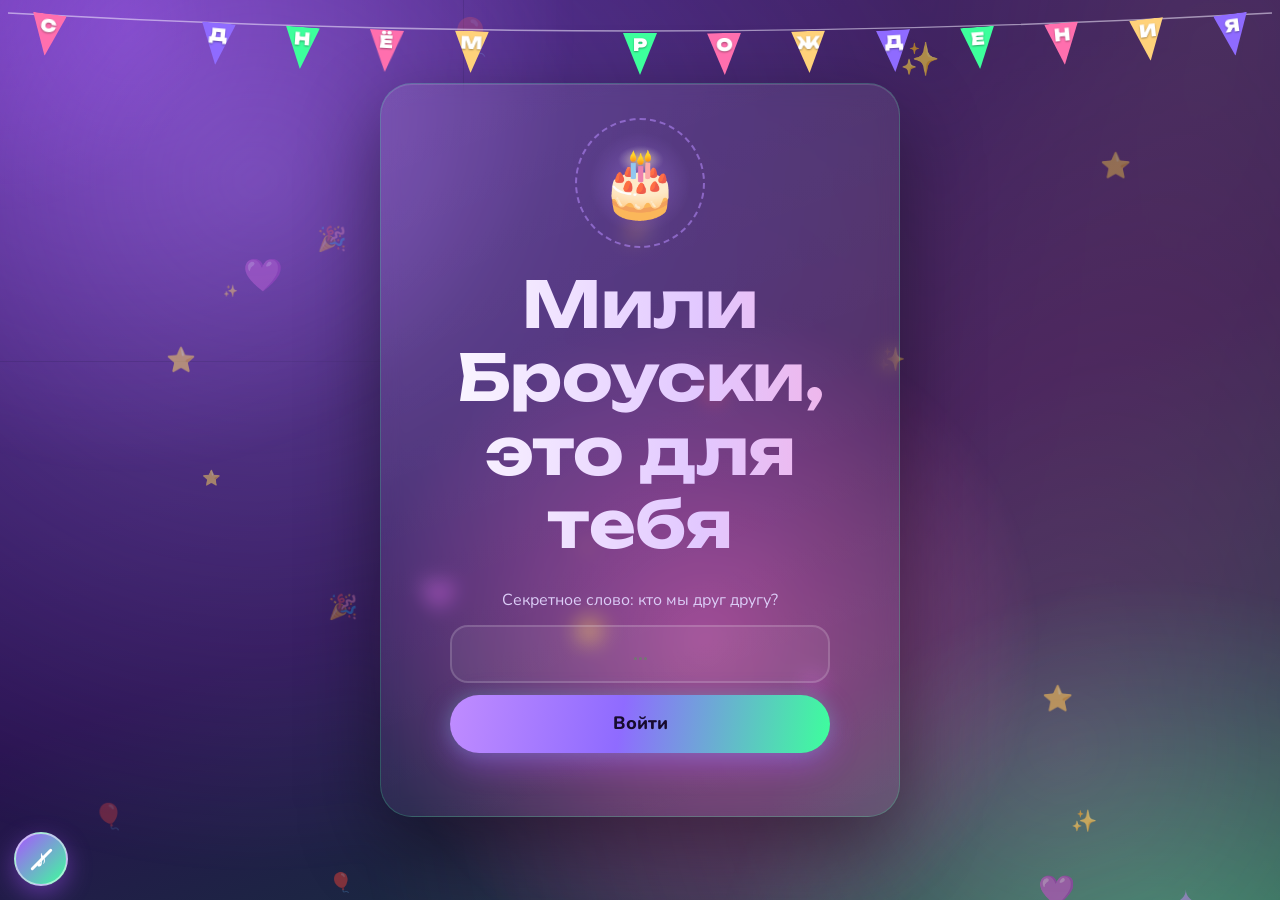
==== index.html @ f9e352d7 "Сайт-поздравление: 6 страниц, музыка, анимации Co-Authored-By: Claude Opus 5.5 <noreply@anthropic.co" ====
<!DOCTYPE html>
<html lang="ru">
<head>
  <meta charset="utf-8">
  <meta name="viewport" content="width=device-width, initial-scale=1, viewport-fit=cover">
  <meta name="robots" content="noindex, nofollow">
  <meta name="theme-color" content="#0e0a16">
  <title>Мили Броуски, это для тебя 🎂</title>
  <link rel="icon" href="data:image/svg+xml,<svg xmlns='http://www.w3.org/2000/svg' viewBox='0 0 100 100'><text y='.9em' font-size='90'>🎂</text></svg>">
  <link rel="preconnect" href="https://fonts.googleapis.com">
  <link rel="preconnect" href="https://fonts.gstatic.com" crossorigin>
  <link rel="stylesheet" href="https://fonts.googleapis.com/css2?family=Unbounded:wght@500;700;900&family=Nunito:wght@400;600;700;800&family=Lora:ital,wght@0,400;0,600;1,400;1,600&display=swap">
  <link rel="stylesheet" href="css/style.css?v=8">
</head>
<body class="theme-cover" data-banner="С ДНЁМ РОЖДЕНИЯ" data-decor="✨,🎈,💜,⭐,🎉,✦">
  <main class="cover">
    <div class="glass">
      <div class="gate-wrap">
        <div class="cake-wrap"><div class="cake" aria-hidden="true">🎂</div></div>
        <h1 class="shine">Мили Броуски, это для тебя</h1>
        <form id="gate" class="gate" autocomplete="off">
          <label for="word">Секретное слово: кто мы друг другу?</label>
          <input id="word" name="word" type="text" inputmode="text" autocapitalize="off" autocorrect="off" spellcheck="false" placeholder="…" enterkeyhint="go" required>
          <button class="btn" type="submit">Войти</button>
          <div class="err" aria-live="polite"></div>
        </form>
      </div>

      <div class="welcome">
        <span class="age" aria-hidden="true">21</span>
        <h1 class="big shine">С днём рождения, Лапка!</h1>
        <p>21 — это уже серьёзно (нет)</p>
        <a class="btn" href="valorant.html" data-ds="щас, сначала кое-что покажу 👀">пошли в дс? 🎮</a>
      </div>
    </div>
  </main>
  <script src="js/main.js?v=15"></script>
</body>
</html>
---- css/style.css ----
/* ============ База ============ */
*, *::before, *::after { box-sizing: border-box; }
html { -webkit-text-size-adjust: 100%; scroll-behavior: smooth; }
body {
  margin: 0;
  min-height: 100vh;
  min-height: 100svh;
  background-color: var(--bg);
  color: var(--fg);
  font-family: "Nunito", system-ui, -apple-system, "Segoe UI", Roboto, sans-serif;
  font-size: 17px;
  line-height: 1.55;
  -webkit-tap-highlight-color: transparent;
  overflow-x: hidden;
}
img, video { display: block; max-width: 100%; height: auto; }
figure { margin: 0; }
h1, h2, h3 {
  font-family: "Unbounded", system-ui, sans-serif;
  line-height: 1.15;
  margin: 0 0 .5em;
  letter-spacing: -.01em;
  overflow-wrap: anywhere;
}
h1 { font-size: clamp(30px, 8.5vw, 64px); }
h2 { font-size: clamp(22px, 6.2vw, 40px); }
h3 { font-size: clamp(18px, 5vw, 24px); }
p { margin: 0 0 1em; }
a { color: inherit; }

.page {
  position: relative; z-index: 1;
  max-width: 1080px;
  margin: 0 auto;
  padding: calc(78px + env(safe-area-inset-top)) 14px calc(40px + env(safe-area-inset-bottom));
}
@media (min-width: 600px) { .page { padding-left: 28px; padding-right: 28px; } }
section { margin: 0 0 64px; }
.prose { max-width: 700px; }
.prose.center, .center .prose { margin-left: auto; margin-right: auto; }
.center { text-align: center; }
.muted { color: var(--muted, inherit); opacity: .9; }
.small { font-size: 14px; }

/* Сетка в две колонки на широких экранах */
@media (min-width: 860px) {
  .grid2 { display: grid; grid-template-columns: 1fr 1fr; gap: 34px 28px; align-items: start; }
  .grid2 > :last-child:nth-child(odd) { grid-column: 1 / -1; max-width: 640px; width: 100%; justify-self: center; }
}

/* Переливающийся текст */
.shine {
  background: var(--shine);
  background-size: 250% 100%;
  -webkit-background-clip: text; background-clip: text;
  color: transparent;
  animation: shine 7s linear infinite;
}

/* ============ Плавающие украшения на фоне ============ */
.decor { position: fixed; inset: 0; z-index: 0; overflow: hidden; pointer-events: none; }
.decor span {
  position: absolute; line-height: 1;
  color: var(--decor, var(--accent));
  opacity: var(--o, .4);
  animation: floaty ease-in-out infinite alternate;
  will-change: transform;
}

/* ============ Бегущая строка ============ */
.ticker {
  position: relative; z-index: 1;
  width: 100vw; margin: 0 0 56px calc(50% - 50vw);
  overflow: hidden; white-space: nowrap;
  padding: 12px 0;
  background: var(--ticker-bg, var(--accent));
  color: var(--ticker-fg, var(--on-accent));
  font: 900 15px/1 "Unbounded", sans-serif; letter-spacing: .08em; text-transform: uppercase;
  transform: rotate(var(--tilt, -1.5deg));
}
.ticker-track { display: inline-flex; animation: marquee var(--speed, 26s) linear infinite; }
.ticker-track span { padding-right: .6em; }

/* ============ Верхняя панель ============ */
.topbar {
  position: fixed; inset: 0 0 auto; z-index: 50;
  display: flex; align-items: center; gap: 14px;
  padding: calc(10px + env(safe-area-inset-top)) 16px 10px;
  background: var(--bar);
  -webkit-backdrop-filter: blur(12px);
  backdrop-filter: blur(12px);
}
.topbar .back {
  display: grid; place-items: center;
  width: 44px; height: 44px; border-radius: 50%;
  text-decoration: none; font-size: 22px; font-weight: 800;
  background: rgba(127, 127, 127, .15);
}
.dots { display: flex; gap: 8px; list-style: none; margin: 0 auto; padding: 0; }
.dots li { width: 9px; height: 9px; border-radius: 50%; background: currentColor; opacity: .22; transition: .3s; }
.dots li.done { opacity: .6; }
.dots li.now { opacity: 1; width: 26px; border-radius: 6px; background: var(--accent); box-shadow: 0 0 12px var(--glow); }
.topbar .count { width: 44px; text-align: right; font-weight: 800; font-size: 14px; opacity: .7; }

/* ============ Кнопки ============ */
.btn {
  position: relative; overflow: hidden;
  display: inline-flex; align-items: center; justify-content: center; gap: .5em;
  min-height: 58px; padding: 14px 28px;
  border: 0; border-radius: 999px;
  background: var(--accent); color: var(--on-accent);
  font: 800 18px/1.15 "Nunito", system-ui, sans-serif;
  text-decoration: none; text-align: center; cursor: pointer;
  box-shadow: 0 10px 28px var(--glow);
  transition: transform .15s ease, box-shadow .2s ease;
}
.btn::after { /* пробегающий блик */
  content: ""; position: absolute; top: 0; bottom: 0; left: -60%; width: 40%;
  background: linear-gradient(100deg, transparent, rgba(255, 255, 255, .45), transparent);
  transform: skewX(-20deg);
  animation: glint 3.8s ease-in-out infinite;
}
.btn:active { transform: scale(.96); }
.btn:focus-visible { outline: 3px solid var(--fg); outline-offset: 3px; }
.next { display: flex; justify-content: center; padding: 16px 0 8px; }
.next .btn { width: 100%; max-width: 440px; }

/* ============ Появление при прокрутке ============ */
.reveal { opacity: 0; transform: translateY(26px); transition: opacity .8s ease var(--d, 0s), transform .8s ease var(--d, 0s); }
.reveal.in { opacity: 1; transform: none; }

/* ============ Видео и картинки ============ */
video { width: 100%; background: #000; }
.zoomable { cursor: zoom-in; }

.lightbox {
  position: fixed; inset: 0; z-index: 100;
  display: none; align-items: center; justify-content: center;
  padding: calc(16px + env(safe-area-inset-top)) 12px calc(16px + env(safe-area-inset-bottom));
  background: rgba(0, 0, 0, .93);
  cursor: zoom-out;
}
.lightbox.open { display: flex; animation: fade .25s ease; }
.lightbox img { max-width: 100%; max-height: 100%; object-fit: contain; border-radius: 8px; }
.lightbox .close {
  position: absolute; top: calc(12px + env(safe-area-inset-top)); right: 12px;
  width: 48px; height: 48px; border: 0; border-radius: 50%;
  background: rgba(255, 255, 255, .15); color: #fff; font-size: 24px; cursor: pointer;
}

/* ============ Тост ============ */
.toast {
  position: fixed; left: 50%; bottom: calc(28px + env(safe-area-inset-bottom)); z-index: 120;
  transform: translate(-50%, 30px); opacity: 0;
  max-width: calc(100% - 32px);
  padding: 14px 22px; border-radius: 16px;
  background: #1c1626; color: #fff; font-weight: 700; text-align: center;
  box-shadow: 0 12px 30px rgba(0, 0, 0, .35);
  transition: .3s ease; pointer-events: none;
}
.toast.show { transform: translate(-50%, 0); opacity: 1; }

.confetti { position: fixed; inset: 0; z-index: 110; pointer-events: none; }

/* ============ Анимации ============ */
@keyframes fade { from { opacity: 0; } }
@keyframes pop { 0% { opacity: 0; transform: scale(.85); } 70% { transform: scale(1.03); } 100% { opacity: 1; transform: none; } }
@keyframes bob { 50% { transform: translateY(-10px) rotate(-4deg); } }
@keyframes shake { 20%, 60% { transform: translateX(-10px); } 40%, 80% { transform: translateX(10px); } }
@keyframes drift { to { transform: translate(6%, 4%) scale(1.1); } }
@keyframes spin { to { transform: rotate(360deg); } }
@keyframes shine { to { background-position: -250% 0; } }
@keyframes marquee { to { transform: translateX(-50%); } }
@keyframes floaty { from { transform: translate(0, 0) rotate(-12deg); } to { transform: translate(14px, -28px) rotate(14deg); } }
@keyframes twinkle { 50% { opacity: .25; transform: scale(.7); } }
@keyframes glint { 0%, 55% { left: -60%; } 85%, 100% { left: 130%; } }
@keyframes wiggle {
  0%, 70%, 100% { transform: rotate(0); }
  75% { transform: rotate(-5deg); } 80% { transform: rotate(5deg); }
  85% { transform: rotate(-4deg); } 90% { transform: rotate(3deg); }
}
@keyframes glowpulse { 50% { filter: drop-shadow(0 0 18px var(--glow)); } }
@keyframes halo { 50% { transform: scale(1.12); opacity: .9; } }
@keyframes shoot {
  0% { transform: translate(0, 0) rotate(-35deg); opacity: 0; }
  5% { opacity: 1; }
  18%, 100% { transform: translate(-70vw, 45vh) rotate(-35deg); opacity: 0; }
}

/* =================================================================
   ОБЛОЖКА
   ================================================================= */
.theme-cover {
  --bg: #0e0a16; --fg: #f3ecff; --accent: #b88cff; --on-accent: #1a0f2b;
  --glow: rgba(184, 140, 255, .45); --bar: rgba(14, 10, 22, .7); --muted: #c7b8e0;
  --shine: linear-gradient(90deg, #fff 0%, #e2c8ff 25%, #ff9fd2 50%, #ffe39a 75%, #fff 100%);
}
.cover {
  position: relative; z-index: 1; isolation: isolate; overflow: hidden;
  min-height: 100vh; min-height: 100svh;
  display: grid; place-items: center;
  padding: 24px 16px calc(24px + env(safe-area-inset-bottom));
  text-align: center;
}
.cover::before {
  content: ""; position: absolute; inset: -25%; z-index: -1;
  background:
    radial-gradient(circle at 30% 30%, rgba(184, 140, 255, .38), transparent 42%),
    radial-gradient(circle at 72% 72%, rgba(255, 120, 200, .26), transparent 42%),
    radial-gradient(circle at 80% 20%, rgba(255, 210, 122, .14), transparent 35%);
  filter: blur(10px);
  animation: drift 10s ease-in-out infinite alternate;
}
.glass {
  width: min(100%, 520px);
  padding: 34px 22px 26px;
  border: 1px solid rgba(255, 255, 255, .12); border-radius: 32px;
  background: linear-gradient(160deg, rgba(255, 255, 255, .09), rgba(255, 255, 255, .03));
  -webkit-backdrop-filter: blur(10px); backdrop-filter: blur(10px);
  box-shadow: 0 30px 80px rgba(0, 0, 0, .45), inset 0 1px 0 rgba(255, 255, 255, .12);
}
.cake-wrap { position: relative; width: 130px; height: 130px; margin: 0 auto 20px; display: grid; place-items: center; }
.cake-wrap::before {
  content: ""; position: absolute; inset: 0; border-radius: 50%;
  border: 2px dashed rgba(184, 140, 255, .55);
  animation: spin 20s linear infinite;
}
.cake-wrap::after {
  content: ""; position: absolute; inset: 14px; border-radius: 50%;
  background: radial-gradient(circle, rgba(184, 140, 255, .35), transparent 70%);
}
.cake { position: relative; z-index: 1; font-size: 66px; line-height: 1; animation: bob 3s ease-in-out infinite; }
.cover h1 { margin-bottom: .3em; }
.gate { display: flex; flex-direction: column; gap: 12px; width: min(100%, 380px); margin: 26px auto 0; }
.gate label { color: var(--muted); font-size: 16px; }
.gate input {
  min-height: 58px; padding: 0 16px;
  border: 2px solid rgba(255, 255, 255, .16); border-radius: 18px;
  background: rgba(255, 255, 255, .06); color: inherit;
  font: 700 20px "Nunito", sans-serif; text-align: center; outline: none;
  transition: border-color .2s, box-shadow .2s;
}
.gate input:focus { border-color: var(--accent); box-shadow: 0 0 0 5px rgba(184, 140, 255, .18); }
.gate .err { min-height: 1.5em; color: #ff9db8; font-weight: 700; }
.shake { animation: shake .4s; }
.welcome { display: none; }
.unlocked .gate-wrap { display: none; }
.unlocked .welcome { display: block; animation: pop .7s ease both; }
.welcome .big { font-size: clamp(30px, 9vw, 60px); }
.welcome p { font-size: 19px; color: var(--muted); margin-bottom: 30px; }

/* =================================================================
   1 — ВАЛОРАНТ
   ================================================================= */
.theme-valo {
  --bg: #06080a; --fg: #e9fff2; --accent: #3dff8f; --on-accent: #03140a;
  --glow: rgba(61, 255, 143, .38); --bar: rgba(6, 8, 10, .78); --muted: #93bba4;
  --cut: polygon(0 0, calc(100% - 16px) 0, 100% 16px, 100% 100%, 16px 100%, 0 calc(100% - 16px));
  --shine: linear-gradient(90deg, #ffffff 0%, #3dff8f 30%, #b6ffd6 55%, #3dff8f 80%, #ffffff 100%);
  --decor: #3dff8f;
}
body.theme-valo {
  background-image:
    radial-gradient(ellipse at 50% -10%, rgba(61, 255, 143, .16), transparent 55%),
    linear-gradient(rgba(61, 255, 143, .05) 1px, transparent 1px),
    linear-gradient(90deg, rgba(61, 255, 143, .05) 1px, transparent 1px);
  background-size: 100% 900px, 34px 34px, 34px 34px;
  background-repeat: no-repeat, repeat, repeat;
}
body.theme-valo::after { /* лёгкие «сканлайны» как на мониторе */
  content: ""; position: fixed; inset: 0; z-index: 2; pointer-events: none;
  background: repeating-linear-gradient(to bottom, rgba(255, 255, 255, .025) 0 1px, transparent 1px 3px);
}
.kicker {
  display: inline-block; margin-bottom: 14px;
  font: 700 12px/1 "Unbounded", sans-serif; letter-spacing: .25em; text-transform: uppercase;
  color: var(--accent);
}
.theme-valo h1 { text-transform: uppercase; animation: shine 7s linear infinite, glowpulse 3s ease-in-out infinite; }
.valo-hero { position: relative; padding: 22px 0 0; }
.valo-hero::before { /* прицел */
  content: ""; position: absolute; right: 4px; top: 0; width: 64px; height: 64px;
  border: 2px solid rgba(61, 255, 143, .5); border-radius: 50%;
  background:
    linear-gradient(var(--accent), var(--accent)) center / 2px 40% no-repeat,
    linear-gradient(var(--accent), var(--accent)) center / 40% 2px no-repeat;
  opacity: .55; animation: spin 14s linear infinite;
}
.stats { display: grid; grid-template-columns: repeat(3, 1fr); gap: 8px; margin-top: 22px; max-width: 640px; }
.stat {
  padding: 12px 10px;
  border: 1px solid rgba(61, 255, 143, .32);
  background: linear-gradient(160deg, rgba(61, 255, 143, .12), rgba(61, 255, 143, .03));
  clip-path: var(--cut);
}
.stat span { display: block; font-size: 11px; letter-spacing: .12em; text-transform: uppercase; opacity: .7; }
.stat b { display: block; margin-top: 4px; font: 700 14px/1.2 "Unbounded", sans-serif; color: var(--accent); }
.theme-valo .ticker { --ticker-bg: var(--accent); --ticker-fg: var(--on-accent); box-shadow: 0 0 30px var(--glow); }
.theme-valo .ticker.alt { --ticker-bg: #ff4d6d; --ticker-fg: #fff; --tilt: 1.5deg; box-shadow: 0 0 30px rgba(255, 77, 109, .4); }
.clip { margin: 0 0 40px; }
.frame { position: relative; padding: 7px; }
.frame::before, .frame::after {
  content: ""; position: absolute; width: 26px; height: 26px; pointer-events: none;
  border: 3px solid var(--accent); filter: drop-shadow(0 0 6px var(--glow));
}
.frame::before { top: 0; left: 0; border-right: 0; border-bottom: 0; }
.frame::after { right: 0; bottom: 0; border-left: 0; border-top: 0; }
.clip video, .clip img { width: 100%; clip-path: var(--cut); background: #000; }
.clip-tag {
  display: inline-block; margin: 0 0 12px 4px; padding: 6px 14px;
  font: 900 clamp(16px, 5vw, 22px)/1.1 "Unbounded", sans-serif; text-transform: uppercase;
  background: var(--accent); color: var(--on-accent);
  transform: skewX(-10deg);
  box-shadow: 0 0 22px var(--glow);
}
.clip figcaption { margin-top: 10px; padding-left: 4px; color: var(--muted); }
.warning {
  position: relative; max-width: 760px; margin: 0 auto;
  padding: 24px 22px;
  border: 2px solid #ff4d6d; background: linear-gradient(160deg, rgba(255, 77, 109, .14), rgba(255, 77, 109, .04));
  clip-path: var(--cut);
}
.warning h2 { color: #ff6b85; font-size: clamp(18px, 5.4vw, 28px); text-transform: uppercase; }
.warning p:last-child { margin: 0; }

/* =================================================================
   2 — МЕМЫ
   ================================================================= */
.theme-memes {
  --bg: #fff4d9; --fg: #1d1a16; --accent: #ff3d7f; --on-accent: #fff;
  --glow: rgba(255, 61, 127, .35); --bar: rgba(255, 244, 217, .86); --muted: #5d554b;
}
body.theme-memes {
  background-image:
    radial-gradient(circle at 10% 20%, rgba(255, 61, 127, .14), transparent 30%),
    radial-gradient(circle at 90% 60%, rgba(70, 200, 255, .14), transparent 30%),
    radial-gradient(rgba(29, 26, 22, .09) 1.5px, transparent 1.5px);
  background-size: 100% 100%, 100% 100%, 22px 22px;
  background-attachment: fixed, fixed, scroll;
}
.theme-memes h1 mark, .theme-memes h2 mark {
  background: var(--accent); color: #fff; padding: 0 .18em; border-radius: 8px;
  -webkit-box-decoration-break: clone; box-decoration-break: clone;
}
.theme-memes h1 { font-size: clamp(32px, 9vw, 70px); }
.theme-memes .btn { border: 3px solid var(--fg); box-shadow: 5px 5px 0 var(--fg); }
.theme-memes .ticker { --ticker-bg: var(--fg); --ticker-fg: #ffd23f; border-top: 3px solid var(--fg); border-bottom: 3px solid var(--fg); }
.theme-memes .ticker.alt { --ticker-bg: #ffd23f; --ticker-fg: var(--fg); --tilt: 2deg; }
.sticker {
  position: relative;
  margin: 0 0 40px; padding: 10px;
  background: #fff; border: 3px solid var(--fg); border-radius: 18px;
  box-shadow: 6px 6px 0 var(--fg);
  transform: rotate(var(--r, 0deg));
}
.sticker::before { /* скотч */
  content: ""; position: absolute; top: -16px; left: 50%; z-index: 2;
  width: 96px; height: 28px; margin-left: -48px;
  background: rgba(255, 214, 102, .82);
  border-left: 2px dashed rgba(0, 0, 0, .08); border-right: 2px dashed rgba(0, 0, 0, .08);
  transform: rotate(-4deg);
}
.sticker[data-emoji]::after { /* эмодзи-наклейка в углу */
  content: attr(data-emoji); position: absolute; top: -20px; right: -10px; z-index: 2;
  font-size: 46px; line-height: 1; transform: rotate(14deg);
  filter: drop-shadow(2px 3px 0 rgba(0, 0, 0, .25));
}
.sticker.reveal { transform: translateY(26px) rotate(var(--r, 0deg)); }
.sticker.reveal.in { transform: rotate(var(--r, 0deg)); }
.sticker img { width: 100%; border-radius: 10px; }
.sticker figcaption { padding: 12px 6px 4px; font-weight: 800; font-size: 18px; line-height: 1.35; }
.sticker figcaption small { display: block; margin-top: 4px; font-weight: 600; font-size: 15px; color: var(--muted); }
.sticker.narrow { max-width: 420px; margin-left: auto; margin-right: auto; }
.meters {
  max-width: 760px; padding: 22px 20px 6px;
  background: #fff; border: 3px solid var(--fg); border-radius: 22px; box-shadow: 6px 6px 0 var(--fg);
}
.meter { margin: 0 0 18px; }
.meter .label { display: flex; justify-content: space-between; gap: 10px; font-weight: 800; margin-bottom: 6px; }
.meter .track { height: 22px; border: 3px solid var(--fg); border-radius: 999px; overflow: hidden; background: #fff; }
.meter .fill {
  height: 100%; width: 0;
  background: repeating-linear-gradient(-45deg, var(--c, var(--accent)) 0 12px, color-mix(in srgb, var(--c, var(--accent)) 80%, #fff) 12px 24px);
  background-color: var(--c, var(--accent));
  transition: width 1.6s cubic-bezier(.2, .9, .2, 1) .3s;
}
.in .meter .fill { width: var(--v); }
.verse-label {
  display: inline-block; margin-bottom: 18px; padding: 6px 14px;
  border: 3px solid var(--fg); border-radius: 999px; background: #c6f6ff; font-weight: 800;
  box-shadow: 3px 3px 0 var(--fg);
}

/* =================================================================
   3 — ПЕРСОНАЖИ
   ================================================================= */
.theme-anime {
  --bg: #fde8f3; --fg: #3b2a4d; --accent: #ff6fae; --on-accent: #fff;
  --glow: rgba(255, 111, 174, .4); --bar: rgba(253, 232, 243, .82); --muted: #7a6390;
  --shine: linear-gradient(90deg, #3b2a4d 0%, #ff6fae 30%, #8f7bff 60%, #3b2a4d 100%);
}
body.theme-anime { background-image: linear-gradient(165deg, #ffe3f1 0%, #ece7ff 55%, #def2ff 100%); }
.theme-anime h1 .spark { display: inline-block; color: var(--accent); -webkit-text-fill-color: var(--accent); animation: twinkle 2.4s ease-in-out infinite; }
.avatars { display: grid; grid-template-columns: repeat(2, 1fr); gap: 26px 18px; margin-top: 28px; }
@media (max-width: 759px) {
  .ava:last-child:nth-child(odd) { grid-column: 1 / -1; width: calc(50% - 9px); margin: 0 auto; }
}
@media (min-width: 760px) { .avatars { grid-template-columns: repeat(5, 1fr); gap: 26px; } }
.ava { text-align: center; }
.ring { position: relative; display: block; padding: 8px; }
.ring::before {
  content: ""; position: absolute; inset: 0; border-radius: 50%;
  border: 2px dashed var(--accent); opacity: .8;
  animation: spin 16s linear infinite;
}
.ava:nth-child(even) .ring::before { animation-direction: reverse; border-color: #8f7bff; }
.ring::after {
  content: "✦"; position: absolute; top: 2%; right: 4%;
  font-size: 22px; color: #ffcf5a; text-shadow: 0 0 10px rgba(255, 207, 90, .8);
  animation: twinkle 2s ease-in-out infinite;
}
.ava img {
  width: 100%; aspect-ratio: 1; object-fit: cover; border-radius: 50%;
  border: 5px solid #fff;
  box-shadow: 0 14px 30px rgba(120, 60, 140, .22);
}
.ava figcaption { margin-top: 8px; font-weight: 800; color: var(--muted); }
.cat-stage { text-align: center; }
.cat-card {
  position: relative; overflow: hidden;
  max-width: 440px; margin: 24px auto 0;
  border-radius: 30px; border: 6px solid #fff;
  box-shadow: 0 0 0 3px var(--accent), 0 22px 60px rgba(120, 60, 140, .3);
  background: #fff;
}
.cat-card img { width: 100%; filter: blur(22px) saturate(.6); transform: scale(1.15); transition: filter .9s ease, transform .9s ease; }
.cat-card .peek {
  position: absolute; inset: 0;
  display: grid; place-content: center; gap: 10px;
  border: 0; background: rgba(255, 255, 255, .35); color: var(--fg);
  font: 800 20px "Nunito", sans-serif; cursor: pointer;
}
.cat-card .peek span:first-child { font-size: 56px; animation: bob 2.4s ease-in-out infinite; }
.cat-card.open img { filter: none; transform: none; }
.cat-card.open .peek { display: none; }
.cat-text { opacity: 0; transform: translateY(16px); transition: .7s ease .5s; }
.cat-card.open + .cat-text { opacity: 1; transform: none; }
.cat-text h2 { margin-top: 24px; color: var(--accent); }
.paws { font-size: 22px; letter-spacing: .6em; opacity: .55; margin-top: 8px; }

/* =================================================================
   4 — ЧТО ТЫ ДЕЛАЛА ДЛЯ МЕНЯ
   ================================================================= */
.theme-warm {
  --bg: #fff5ec; --fg: #4a2c22; --accent: #e07a5f; --on-accent: #fff;
  --glow: rgba(224, 122, 95, .35); --bar: rgba(255, 245, 236, .86); --muted: #8a6656;
  --shine: linear-gradient(90deg, #e07a5f 0%, #f2b880 35%, #e8a0b4 65%, #e07a5f 100%);
}
body.theme-warm {
  font-family: "Lora", Georgia, "Times New Roman", serif;
  font-size: 18px; line-height: 1.7;
  background-image:
    radial-gradient(ellipse at 50% 0, #ffd9bd 0%, transparent 60%),
    radial-gradient(circle at 0% 60%, rgba(232, 160, 180, .18), transparent 35%),
    radial-gradient(circle at 100% 85%, rgba(242, 184, 128, .2), transparent 35%);
  background-repeat: no-repeat;
}
.theme-warm .page { max-width: 900px; }
.theme-warm h2 { font-family: "Lora", Georgia, serif; font-weight: 600; font-style: italic; font-size: clamp(24px, 6.8vw, 38px); }
.theme-warm h2::before { content: "✿ "; color: var(--accent); font-style: normal; font-size: .7em; vertical-align: .12em; }
.years { text-align: center; position: relative; }
.years .num { font: 900 clamp(90px, 30vw, 190px)/1 "Unbounded", sans-serif; }
.years .cap { font-style: italic; color: var(--muted); font-size: 20px; }
.memory {
  position: relative;
  margin: 26px 0 0; padding: 12px 12px 14px;
  background: #fff; border-radius: 22px;
  box-shadow: 0 14px 44px rgba(120, 60, 30, .13);
}
.memory::before { /* скотч, как у полароида */
  content: ""; position: absolute; top: -12px; left: 50%; z-index: 2;
  width: 84px; height: 24px; margin-left: -42px;
  background: rgba(240, 190, 160, .7);
  transform: rotate(var(--tape, -3deg));
}
.memory:nth-of-type(even)::before { --tape: 4deg; }
.memory img, .memory video { width: 100%; border-radius: 14px; }
.memory video.tall { max-height: 78vh; max-height: 78svh; object-fit: contain; }
.memory.natural-wrap { width: fit-content; max-width: 100%; margin-left: auto; margin-right: auto; }
.memory.natural-wrap img { width: auto; }
.memory figcaption { padding: 10px 6px 0; font-style: italic; color: var(--muted); font-size: 16px; }
.pair { display: grid; grid-template-columns: 1fr 1fr; gap: 14px; margin-top: 26px; }
.pair .memory { margin: 0; }
.pair .memory img { height: 100%; object-fit: cover; aspect-ratio: 3 / 4; }
@media (min-width: 760px) {
  .clips-warm { display: grid; grid-template-columns: 1fr 1fr; gap: 0 22px; align-items: start; }
  .clips-warm .memory:first-child { grid-row: span 2; }
}
.wave { display: block; width: 140px; height: 20px; margin: 46px auto; color: var(--accent); opacity: .7; }
.bro-quote {
  position: relative; text-align: center;
  padding: 44px 20px; border-radius: 30px;
  background: linear-gradient(160deg, #fff, #ffeadb);
  box-shadow: 0 20px 60px rgba(120, 60, 30, .14);
}
.bro-quote::before, .bro-quote::after { position: absolute; font-size: 34px; color: var(--accent); opacity: .5; }
.bro-quote::before { content: "♡"; top: 14px; left: 20px; transform: rotate(-12deg); }
.bro-quote::after { content: "♡"; bottom: 14px; right: 20px; transform: rotate(12deg); }
.bro-quote p { font-size: clamp(24px, 7vw, 42px); line-height: 1.35; font-style: italic; font-weight: 600; margin: 0 0 .4em; }
.bro-quote p:last-child { margin: 0; }

/* =================================================================
   5 — ФИНАЛ
   ================================================================= */
.theme-final {
  --bg: #120a20; --fg: #f5edff; --accent: #c79bff; --on-accent: #1a0f2b; --gold: #ffd27a;
  --glow: rgba(199, 155, 255, .45); --bar: rgba(18, 10, 32, .76); --muted: #cbbbe3;
  --shine: linear-gradient(90deg, #ffd27a 0%, #fff3cf 30%, #ffb3d9 55%, #ffd27a 100%);
  --decor: #fff3cf;
}
body.theme-final {
  background-image:
    radial-gradient(ellipse at 50% -5%, rgba(199, 155, 255, .22), transparent 55%),
    radial-gradient(1.5px 1.5px at 12% 18%, #fff8 50%, transparent),
    radial-gradient(1.5px 1.5px at 78% 12%, #fff6 50%, transparent),
    radial-gradient(1px 1px at 40% 40%, #fff7 50%, transparent),
    radial-gradient(1.5px 1.5px at 88% 55%, #fff5 50%, transparent),
    radial-gradient(1px 1px at 22% 72%, #fff6 50%, transparent),
    radial-gradient(1.5px 1.5px at 60% 85%, #fff5 50%, transparent);
  background-size: 100% 900px, 320px 320px, 280px 280px, 240px 240px, 360px 360px, 300px 300px, 260px 260px;
  background-repeat: no-repeat, repeat, repeat, repeat, repeat, repeat, repeat;
}
.theme-final .page { max-width: 860px; }
.theme-final .decor span { animation-name: twinkle; }
.shooting {
  position: fixed; z-index: 0; pointer-events: none;
  width: 140px; height: 2px; border-radius: 2px;
  background: linear-gradient(90deg, #fff, transparent);
  filter: drop-shadow(0 0 6px #fff);
  opacity: 0;
  animation: shoot 9s ease-in infinite;
}
.shooting.s1 { top: 8%; right: -10%; animation-delay: 1.5s; }
.shooting.s2 { top: 30%; right: -15%; animation-delay: 5.5s; animation-duration: 11s; }
.wish { text-align: center; }
.wish p { font-size: 20px; }
.wish .line { display: block; }
.wish .one { font-size: 22px; font-weight: 800; color: var(--accent); }
.gift-stage { text-align: center; }
.gift-stage .tap { color: var(--muted); margin-top: 6px; }
.gift {
  position: relative; display: block;
  width: 210px; height: 210px; margin: 40px auto 10px;
  border: 0; padding: 0; background: none; cursor: pointer;
  animation: wiggle 2.6s ease-in-out infinite;
}
.gift::before { /* сияние вокруг коробки */
  content: ""; position: absolute; inset: -40px; border-radius: 50%; z-index: -1;
  background: radial-gradient(circle, rgba(199, 155, 255, .55), rgba(255, 210, 122, .15) 45%, transparent 70%);
  animation: halo 2.6s ease-in-out infinite;
}
.gift:focus-visible { outline: 3px solid var(--accent); outline-offset: 8px; border-radius: 16px; }
.gift .box, .gift .lid { position: absolute; border-radius: 12px; }
.gift .box {
  left: 14px; right: 14px; bottom: 0; height: 140px;
  background:
    radial-gradient(circle at 25% 30%, rgba(255, 255, 255, .25) 0 3px, transparent 4px) 0 0 / 34px 34px,
    linear-gradient(160deg, #a866ff, #6f2bd6);
  box-shadow: 0 20px 50px rgba(150, 80, 255, .45), inset 0 -10px 0 rgba(0, 0, 0, .12);
}
.gift .lid {
  left: 0; right: 0; top: 34px; height: 46px; z-index: 2;
  background: linear-gradient(160deg, #bf8aff, #8b45ef);
  box-shadow: 0 6px 0 rgba(0, 0, 0, .15);
  transition: transform .9s cubic-bezier(.3, 1.3, .5, 1), opacity .9s ease;
}
.gift .box::before, .gift .lid::before {
  content: ""; position: absolute; top: 0; bottom: 0; left: 50%; width: 30px; margin-left: -15px;
  background: var(--gold);
}
.gift .bow { position: absolute; left: 50%; top: -30px; width: 0; height: 0; }
.gift .bow::before, .gift .bow::after {
  content: ""; position: absolute; top: 0; width: 48px; height: 34px;
  border: 9px solid var(--gold); border-radius: 50% 50% 50% 50% / 60% 60% 40% 40%;
}
.gift .bow::before { right: 0; transform: rotate(-22deg); }
.gift .bow::after { left: 0; transform: rotate(22deg); }
.gift .q {
  position: absolute; left: 0; right: 0; bottom: 38px; z-index: 1;
  font: 900 46px "Unbounded", sans-serif; color: rgba(255, 255, 255, .9);
  text-shadow: 0 3px 0 rgba(0, 0, 0, .2);
}
.gift.open { animation: none; cursor: default; }
.gift.open .lid { transform: translateY(-190px) rotate(-28deg); opacity: 0; }
.gift.open .q, .gift.open + .tap { display: none; }
.prize { display: none; }
.prize.shown { display: block; animation: pop .8s ease both; }
.qr {
  width: min(78vw, 320px); margin: 10px auto 20px; padding: 14px;
  background: #fff; border-radius: 22px;
  box-shadow: 0 0 0 4px var(--gold), 0 20px 60px var(--glow);
}
.qr img { width: 100%; image-rendering: pixelated; }
.prize p { font-size: 19px; font-weight: 700; }

/* Созвездие Стрельца */
.zodiac { text-align: center; }
.zodiac .kicker { color: var(--gold); }
.zodiac svg { display: block; width: min(100%, 460px); margin: 6px auto 18px; overflow: visible; }
.zodiac .lines line {
  stroke: rgba(255, 243, 207, .55); stroke-width: 1.6; stroke-linecap: round;
  stroke-dasharray: 160; stroke-dashoffset: 160;
  transition: stroke-dashoffset 1.4s ease var(--d, 0s);
}
.zodiac.in .lines line { stroke-dashoffset: 0; }
.zodiac .stars circle { fill: #fff3cf; filter: drop-shadow(0 0 5px #ffd27a); transform-box: fill-box; transform-origin: center; animation: twinkle 2.8s ease-in-out infinite; }
.zodiac .stars circle:nth-child(2n) { animation-delay: -1.1s; }
.zodiac .stars circle:nth-child(3n) { animation-delay: -1.9s; }
.zodiac .arrow { stroke: var(--gold); stroke-width: 2; stroke-linecap: round; fill: none; opacity: 0; transform: translateX(-30px); transition: opacity .8s ease 1.4s, transform 1s cubic-bezier(.2, .9, .2, 1) 1.4s; }
.zodiac.in .arrow { opacity: .9; transform: none; }
.zodiac .sign { font-size: 54px; line-height: 1; color: var(--gold); text-shadow: 0 0 24px rgba(255, 210, 122, .6); }
.zodiac p { font-size: 19px; }
.last { padding-top: 10px; }
.last .btn { font-size: 20px; }

/* =================================================================
   v3 — ЯРЧЕ И БОЛЬШЕ АНИМАЦИИ
   ================================================================= */

/* Цвета «северного сияния» и более яркие фоны для каждой страницы */
.theme-cover { --bg: #170b2b; --a1: #b14cff; --a2: #ff4fa3; --a3: #ffb547; --ao: .55; }
.theme-valo  { --a1: #00ff88; --a2: #00d4ff; --a3: #a6ff00; --ao: .22; --accent: #42ff97; --glow: rgba(66, 255, 151, .5); }
.theme-memes { --bg: #fff0c2; --a1: #ff5fa2; --a2: #4fd8ff; --a3: #ffd23f; --ao: .55; --accent: #ff2f78; }
.theme-anime { --a1: #ff7cbf; --a2: #a98bff; --a3: #6fd2ff; --ao: .5; --accent: #ff5aa5; }
.theme-warm  { --bg: #ffeede; --a1: #ff9466; --a2: #ffc14d; --a3: #ff86ab; --ao: .45; --accent: #f06a48; }
.theme-final { --bg: #170a2e; --a1: #9b5cff; --a2: #ff4fb0; --a3: #ffcf5a; --ao: .42; }
body.theme-anime { background-image: linear-gradient(165deg, #ffcfe7 0%, #e4d6ff 50%, #c8ecff 100%); }

.aurora { position: fixed; inset: 0; z-index: 0; overflow: hidden; pointer-events: none; }
.aurora i { position: absolute; width: 80vmax; height: 80vmax; border-radius: 50%; opacity: var(--ao, .5); will-change: transform; }
.aurora i:nth-child(1) { top: -38vmax; left: -30vmax; background: radial-gradient(circle, var(--a1, transparent) 0, transparent 62%); animation: au1 16s ease-in-out infinite alternate; }
.aurora i:nth-child(2) { bottom: -40vmax; right: -30vmax; background: radial-gradient(circle, var(--a2, transparent) 0, transparent 62%); animation: au2 20s ease-in-out infinite alternate; }
.aurora i:nth-child(3) { top: 25%; left: 25%; width: 60vmax; height: 60vmax; background: radial-gradient(circle, var(--a3, transparent) 0, transparent 62%); animation: au3 24s ease-in-out infinite alternate; }
@keyframes au1 { to { transform: translate(35vw, 25vh) scale(1.2); } }
@keyframes au2 { to { transform: translate(-35vw, -30vh) scale(1.15); } }
@keyframes au3 { to { transform: translate(-40vw, 20vh) scale(.8); } }

/* Плавное появление и уход страницы */
.page, .cover { animation: pageIn .8s cubic-bezier(.2, .9, .2, 1) both; }
body.leaving .page, body.leaving .cover { animation: pageOut .33s ease forwards; }
@keyframes pageIn { from { opacity: 0; transform: translateY(24px) scale(.985); } to { opacity: 1; transform: none; } }
@keyframes pageOut { to { opacity: 0; transform: translateY(-18px) scale(.98); filter: blur(4px); } }

/* Полоска прогресса прокрутки */
.topbar .progress { position: absolute; left: 0; right: 0; bottom: 0; height: 3px; background: rgba(127, 127, 127, .15); }
.topbar .progress i {
  display: block; height: 100%; transform-origin: 0 50%; transform: scaleX(0);
  background: linear-gradient(90deg, var(--a1, var(--accent)), var(--a2, var(--accent)), var(--a3, var(--accent)));
  box-shadow: 0 0 10px var(--glow);
}

/* Заголовки по словам */
.split .w { display: inline-block; opacity: 0; transform: translateY(.7em) rotate(5deg) scale(.9); }
.split.in .w { animation: wordIn .75s cubic-bezier(.2, 1.4, .4, 1) forwards; animation-delay: calc(var(--i) * 85ms + var(--d, 0s)); }
@keyframes wordIn { to { opacity: 1; transform: none; } }

/* Искры от касания */
.spark-p {
  position: fixed; z-index: 130; width: 7px; height: 7px; margin: -3.5px 0 0 -3.5px;
  border-radius: 50%; pointer-events: none;
  background: var(--accent); box-shadow: 0 0 10px var(--accent);
  animation: sparkOut .65s ease-out forwards;
}
.spark-p:nth-child(3n) { background: var(--a2, #fff); box-shadow: 0 0 10px var(--a2, #fff); }
.spark-p:nth-child(3n+1) { background: var(--a3, #fff); box-shadow: 0 0 10px var(--a3, #fff); }
@keyframes sparkOut { to { transform: translate(var(--x), var(--y)) scale(.2); opacity: 0; } }

/* Обложка */
.glass { animation: glassGlow 5s ease-in-out infinite; }
@keyframes glassGlow { 50% { box-shadow: 0 30px 90px rgba(177, 76, 255, .45), inset 0 1px 0 rgba(255, 255, 255, .16); } }
.welcome .age {
  display: block; margin: 0 auto 6px;
  font: 900 clamp(80px, 26vw, 140px)/1 "Unbounded", sans-serif;
  background: linear-gradient(135deg, #ffe39a, #ff9fd2, #b88cff);
  -webkit-background-clip: text; background-clip: text; color: transparent;
  filter: drop-shadow(0 6px 24px rgba(255, 159, 210, .5));
  animation: agePop 1s cubic-bezier(.2, 1.6, .4, 1) .2s both, bob 3.5s ease-in-out 1.2s infinite;
}
@keyframes agePop { from { opacity: 0; transform: scale(.3) rotate(-20deg); } }

/* Валорант: глитч у заголовка */
.theme-valo h1.glitch { position: relative; color: var(--accent); text-shadow: 0 0 24px var(--glow); animation: none; }
.glitch::before, .glitch::after { content: attr(data-text); position: absolute; inset: 0; pointer-events: none; opacity: 0; text-shadow: none; }
.glitch::before { color: #ff2bd6; animation: glitch1 3.4s steps(1, end) infinite; }
.glitch::after { color: #2bf0ff; animation: glitch2 3.4s steps(1, end) infinite; }
@keyframes glitch1 {
  0%, 86%, 97%, 100% { opacity: 0; clip-path: inset(0 0 100% 0); transform: none; }
  88% { opacity: 1; clip-path: inset(8% 0 62% 0); transform: translate(-5px, 0); }
  91% { opacity: 1; clip-path: inset(48% 0 22% 0); transform: translate(5px, 0); }
  94% { opacity: 1; clip-path: inset(28% 0 44% 0); transform: translate(-3px, 0); }
}
@keyframes glitch2 {
  0%, 87%, 97%, 100% { opacity: 0; clip-path: inset(0 0 100% 0); transform: none; }
  89% { opacity: 1; clip-path: inset(62% 0 8% 0); transform: translate(5px, 0); }
  92% { opacity: 1; clip-path: inset(18% 0 55% 0); transform: translate(-4px, 0); }
  95% { opacity: 1; clip-path: inset(70% 0 4% 0); transform: translate(3px, 0); }
}
.clip-tag { animation: tagPulse 2.4s ease-in-out infinite; }
@keyframes tagPulse { 50% { box-shadow: 0 0 34px var(--glow), 0 0 4px var(--accent); } }
.clip.in .frame::before, .clip.in .frame::after { animation: cornerIn .7s cubic-bezier(.2, 1.4, .4, 1) .2s both; }
@keyframes cornerIn { from { opacity: 0; transform: scale(2.2); } }

/* Мемы покачиваются, аватарки парят */
.sticker.in { animation: sway 5s ease-in-out 1s infinite; }
.sticker:nth-child(even).in { animation-duration: 6s; }
@keyframes sway { 50% { transform: rotate(calc(var(--r, 0deg) * -1)) translateY(-4px); } }
.ava.in .ring { animation: floatY 3.6s ease-in-out infinite; }
.ava:nth-child(2) .ring { animation-delay: -.7s; }
.ava:nth-child(3) .ring { animation-delay: -1.4s; }
.ava:nth-child(4) .ring { animation-delay: -2.1s; }
.ava:nth-child(5) .ring { animation-delay: -2.8s; }
@keyframes floatY { 50% { transform: translateY(-10px); } }
.verse-label { animation: wiggle 3s ease-in-out infinite; }

/* Тёплая страница */
.days { text-align: center; color: var(--muted); font-style: italic; margin-top: 6px; }
.days b { font: 900 1.4em "Unbounded", sans-serif; font-style: normal; color: var(--accent); }
.theme-warm .decor span { animation-name: riseUp; animation-timing-function: linear; animation-direction: normal; }
@keyframes riseUp { from { transform: translateY(30vh) rotate(-10deg); opacity: 0; } 15% { opacity: var(--o); } 85% { opacity: var(--o); } to { transform: translateY(-40vh) rotate(12deg); opacity: 0; } }

/* Финал: большое письмо с переливающейся рамкой */
@property --ang { syntax: "<angle>"; inherits: false; initial-value: 0deg; }
.letter {
  position: relative; max-width: 700px; margin: 0 auto;
  padding: 3px; border-radius: 30px;
  background: conic-gradient(from var(--ang), #c79bff, #ff8fc7, #ffd27a, #7fd8ff, #c79bff);
  box-shadow: 0 0 60px rgba(199, 155, 255, .35);
  animation: spinAng 6s linear infinite;
}
@keyframes spinAng { to { --ang: 360deg; } }
.letter-inner { border-radius: 27px; padding: 36px 24px 30px; background: linear-gradient(160deg, #23143d, #170d2b); }
.letter h2 { text-align: center; margin-bottom: .8em; }
.letter p { font-size: 19px; line-height: 1.7; }
.letter .big-love { font: 800 clamp(22px, 6vw, 30px)/1.3 "Unbounded", sans-serif; text-align: center; margin: 1em 0 .6em; }
.letter .sig { text-align: right; font-weight: 800; color: var(--gold); margin: 1.2em 0 0; }
.heartbeat { display: inline-block; animation: beat 1.3s ease-in-out infinite; }
@keyframes beat { 0%, 100% { transform: scale(1); } 15% { transform: scale(1.25); } 30% { transform: scale(1); } 45% { transform: scale(1.15); } }
.wish h1.split { color: var(--gold); text-shadow: 0 0 30px rgba(255, 210, 122, .45); }

/* =================================================================
   v4 — НЕОН, МУЗЫКА, ПЕРЕХОДЫ И АНИМАЦИИ НА ПРОКРУТКЕ
   ================================================================= */

/* Тёмные страницы — приятный неон: фиолетовый + зелёный, без «черноты» */
.theme-cover {
  --bg: #2a1252; --a1: #a855ff; --a2: #3dff9c; --a3: #ff5fc8; --ao: .5;
  --muted: #dccdf7; --bar: rgba(42, 18, 82, .72);
}
body.theme-cover { background-image: linear-gradient(160deg, #3a1872 0%, #27114e 55%, #0f4036 100%); }
.theme-cover .btn, .theme-final .btn {
  background: linear-gradient(100deg, #c08cff 0%, #8f6bff 45%, #3dff9c 100%);
  color: #170b2e; box-shadow: 0 10px 30px rgba(168, 85, 255, .45), 0 0 18px rgba(61, 255, 156, .25);
}
.glass { border-color: rgba(61, 255, 156, .22); }
@keyframes glassGlow { 50% { box-shadow: 0 30px 90px rgba(168, 85, 255, .5), 0 0 40px rgba(61, 255, 156, .18), inset 0 1px 0 rgba(255, 255, 255, .16); } }

.theme-valo {
  --bg: #0b2a22; --a1: #3dff9c; --a2: #a855ff; --a3: #22e0ff; --ao: .36;
  --bar: rgba(11, 42, 34, .8); --muted: #b3e3cc;
}
body.theme-valo {
  background-image:
    radial-gradient(ellipse at 50% -10%, rgba(66, 255, 151, .25), transparent 55%),
    linear-gradient(rgba(61, 255, 143, .06) 1px, transparent 1px),
    linear-gradient(90deg, rgba(61, 255, 143, .06) 1px, transparent 1px),
    linear-gradient(170deg, #0f3a2d 0%, #0c2834 50%, #26145a 100%);
  background-size: 100% 900px, 34px 34px, 34px 34px, 100% 100%;
  background-repeat: no-repeat, repeat, repeat, no-repeat;
}

.theme-final {
  --bg: #2b1257; --a1: #a855ff; --a2: #3dff9c; --a3: #ff5fc8; --ao: .42;
  --bar: rgba(43, 18, 87, .78); --muted: #ddd0f5;
}
body.theme-final {
  background-image:
    radial-gradient(1.5px 1.5px at 12% 18%, #fff9 50%, transparent),
    radial-gradient(1.5px 1.5px at 78% 12%, #fff8 50%, transparent),
    radial-gradient(1px 1px at 40% 40%, #fff8 50%, transparent),
    radial-gradient(1.5px 1.5px at 88% 55%, #fff7 50%, transparent),
    radial-gradient(1px 1px at 22% 72%, #fff8 50%, transparent),
    radial-gradient(1.5px 1.5px at 60% 85%, #fff7 50%, transparent),
    linear-gradient(170deg, #3d1878 0%, #29114f 50%, #0f4238 100%);
  background-size: 320px 320px, 280px 280px, 240px 240px, 360px 360px, 300px 300px, 260px 260px, 100% 100%;
  background-repeat: repeat, repeat, repeat, repeat, repeat, repeat, no-repeat;
}
.letter { background: conic-gradient(from var(--ang), #c79bff, #3dff9c, #ff8fc7, #ffd27a, #c79bff); }
.letter-inner { background: linear-gradient(160deg, rgba(62, 26, 118, .94), rgba(22, 56, 62, .94)); }

/* Шире и просторнее: секции почти на весь экран */
section { margin-bottom: clamp(64px, 12vh, 130px); }
.scene { min-height: 84vh; min-height: 84svh; display: flex; flex-direction: column; justify-content: center; }

/* Шторка перехода между страницами */
.curtain {
  position: fixed; inset: 0; z-index: 140; pointer-events: none;
  display: grid; place-items: center;
  clip-path: circle(0 at var(--x, 50%) var(--y, 50%));
}
.curtain span { font-size: 72px; opacity: 0; transform: scale(.4) rotate(-20deg); transition: opacity .3s ease .15s, transform .45s cubic-bezier(.2, 1.6, .4, 1) .15s; }
.curtain.in { pointer-events: auto; clip-path: circle(150vmax at var(--x, 50%) var(--y, 50%)); transition: clip-path .55s cubic-bezier(.7, 0, .3, 1); }
.curtain.in span { opacity: 1; transform: none; }
.curtain.in.out { clip-path: circle(0 at 50% 50%); transition: clip-path .6s cubic-bezier(.7, 0, .3, 1) .05s; }
.curtain.in.out span { opacity: 0; transform: scale(1.6); transition-delay: 0s; }

/* Кнопка музыки */
.music-btn {
  position: fixed; left: 14px; bottom: calc(14px + env(safe-area-inset-bottom)); z-index: 90;
  width: 54px; height: 54px; border-radius: 50%;
  display: grid; place-items: center;
  border: 2px solid rgba(255, 255, 255, .5);
  background: linear-gradient(135deg, #a855ff, #3dff9c);
  color: #fff; font: 800 24px/1 "Nunito", sans-serif; cursor: pointer;
  box-shadow: 0 8px 24px rgba(168, 85, 255, .45);
}
.music-btn .eq { display: none; gap: 3px; align-items: flex-end; height: 22px; }
.music-btn .eq i { display: block; width: 4px; height: 6px; border-radius: 2px; background: #fff; animation: eq .9s ease-in-out infinite; }
.music-btn .eq i:nth-child(2) { animation-delay: -.3s; }
.music-btn .eq i:nth-child(3) { animation-delay: -.6s; }
.music-btn .eq i:nth-child(4) { animation-delay: -.15s; }
.music-btn.on .note { display: none; }
.music-btn.on .eq { display: flex; }
.music-btn:not(.on)::after { content: ""; position: absolute; width: 58%; height: 3px; border-radius: 2px; background: #fff; transform: rotate(-45deg); }
@keyframes eq { 0%, 100% { height: 5px; } 50% { height: 22px; } }

/* Подсветка за курсором (компьютер) */
.cursor-glow {
  position: fixed; left: 0; top: 0; z-index: 0; pointer-events: none;
  width: 460px; height: 460px; margin: -230px 0 0 -230px; border-radius: 50%;
  background: radial-gradient(circle, var(--a1, var(--accent)) 0, transparent 65%);
  opacity: .2;
}

/* Разные способы появления */
.reveal { transition: opacity .9s ease var(--d, 0s), transform .9s cubic-bezier(.2, .9, .2, 1) var(--d, 0s), filter .9s ease var(--d, 0s); }
.reveal.fx-left { transform: perspective(1000px) translateX(-70px) rotateY(28deg); }
.reveal.fx-right { transform: perspective(1000px) translateX(70px) rotateY(-28deg); }
.reveal.fx-zoom { transform: scale(.6) rotate(-10deg); }
.reveal.fx-blur { transform: translateY(50px) scale(.95); filter: blur(14px); }
.reveal.fx-pop { transform: scale(.3) rotate(20deg); }
.reveal.fx-left.in, .reveal.fx-right.in, .reveal.fx-blur.in, .reveal.fx-pop.in { transform: none; filter: none; }
.sticker.reveal.fx-zoom.in { transform: rotate(var(--r, 0deg)); }

/* Наклон медиа при прокрутке — плавно */
.clip .frame, .memory > img, .memory > video, .grid2 > .sticker > img { transition: transform .12s linear; will-change: transform; }

/* Слова, которые загораются по мере чтения */
.scrub .sw { opacity: .16; transition: opacity .35s ease, text-shadow .35s ease; }
.scrub .sw.lit { opacity: 1; }
.theme-final .scrub .sw.lit { text-shadow: 0 0 14px rgba(199, 155, 255, .35); }

/* Сцены, которые вырастают из центра */
.zoom-in { will-change: scale, opacity; transform-origin: 50% 50%; }

/* Горизонтальная лента: листаешь вниз — едет вбок */
.hscroll { position: relative; width: 100vw; margin-left: calc(50% - 50vw); }
.hs-sticky {
  position: sticky; top: 0;
  height: 100vh; height: 100svh; overflow: hidden;
  display: flex; flex-direction: column; justify-content: center; gap: 14px;
  padding: calc(66px + env(safe-area-inset-top)) 0 16px;
}
.hs-head { width: 100%; max-width: 1080px; margin: 0 auto; padding: 0 16px; }
.hs-head h2 { font-size: clamp(22px, 5.6vw, 40px); margin-bottom: .3em; }
.hs-head p { margin: 0; }
.hs-track { display: flex; align-items: flex-start; gap: 34px; width: max-content; padding: 22px 8vw 18px; will-change: translate; }
.hs-track .sticker { flex: 0 0 auto; width: min-content; margin: 0; }
.hs-track .sticker img { height: min(50vh, 470px); height: min(50svh, 470px); width: auto; max-width: none; }
.hs-bar { width: min(240px, 60vw); height: 6px; margin: 4px auto 0; border-radius: 6px; background: rgba(0, 0, 0, .12); overflow: hidden; }
.hs-bar i { display: block; height: 100%; width: 100%; transform-origin: 0 50%; transform: scaleX(var(--hp, 0)); background: var(--accent); border-radius: 6px; }
.hscroll.static .hs-sticky { position: relative; height: auto; }
.hscroll.static .hs-track { margin: 0 auto; }
.hscroll.static .hs-bar { display: none; }

/* Слой украшений выше экрана — для параллакса при прокрутке */
.decor { bottom: auto; height: 175vh; }
.aurora { bottom: -14vh; } /* запас под сдвиг при прокрутке, чтобы внизу не было полосы */

/* Звёзды: третья падающая */
.shooting.s3 { top: 55%; right: -20%; animation-delay: 8s; animation-duration: 13s; }

/* =================================================================
   v5 — ПРАЗДНИК: гирлянда-флажки и воздушные шарики
   ================================================================= */

/* Цвета флажков для каждой темы */
body { --f0: #ff6fae; --f1: #ffd27a; --f2: #8f6bff; --f3: #3dff9c; }
.theme-valo  { --f0: #3dff9c; --f1: #a855ff; --f2: #22e0ff; --f3: #ff4655; }
.theme-memes { --f0: #ff2f78; --f1: #ffd23f; --f2: #4fd8ff; --f3: #1d1a16; }
.theme-anime { --f0: #ff7cbf; --f1: #a98bff; --f2: #6fd2ff; --f3: #ffb3d9; }
.theme-warm  { --f0: #f06a48; --f1: #ffc14d; --f2: #ff86ab; --f3: #ffffff; }

/* Гирлянда: верёвочка дугой и треугольные флажки с буквами */
.bunting {
  position: relative; height: 74px; margin: -6px -8px 18px;
  pointer-events: none; user-select: none;
}
.cover > .bunting { position: absolute; top: calc(10px + env(safe-area-inset-top)); left: 8px; right: 8px; margin: 0; z-index: 2; }
.bunting .rope { position: absolute; left: 0; top: 0; width: 100%; height: 30px; overflow: visible; }
.bunting .rope path { fill: none; stroke: currentColor; stroke-width: 1.4; opacity: .55; vector-effect: non-scaling-stroke; }
.bunting .flag {
  position: absolute; top: calc(var(--y) + 1px);
  width: clamp(19px, 6.4vw, 34px); height: clamp(25px, 8.4vw, 42px);
  margin-left: calc(clamp(19px, 6.4vw, 34px) / -2);
  display: flex; justify-content: center; padding-top: 3px;
  background: var(--c);
  clip-path: polygon(0 0, 100% 0, 50% 100%);
  color: #fff; font: 900 clamp(11px, 3.4vw, 17px)/1 "Unbounded", sans-serif;
  text-shadow: 0 1px 2px rgba(0, 0, 0, .35);
  transform-origin: 50% 0; rotate: var(--rot);
  animation: flagDrop .7s cubic-bezier(.3, 1.6, .5, 1) calc(var(--i) * 45ms) both, flagSway 3.2s ease-in-out calc(var(--i) * -0.23s) infinite;
}
.theme-warm .bunting .flag[style*="--f3"] { color: #f06a48; text-shadow: none; }  /* белый флажок — оранжевая буква */
.theme-memes .bunting .flag[style*="--f1"] { color: #1d1a16; text-shadow: none; } /* жёлтый флажок — тёмная буква */
.theme-cover .bunting .flag, .theme-valo .bunting .flag, .theme-final .bunting .flag { filter: drop-shadow(0 0 6px var(--c)); }
@keyframes flagDrop { from { transform: translateY(-40px) scaleY(.3); opacity: 0; } }
@keyframes flagSway { 50% { transform: rotate(6deg); } }

/* Воздушные шарики */
.balloons { position: fixed; inset: 0; z-index: 45; pointer-events: none; overflow: hidden; }
.balloon {
  position: absolute; bottom: -140px;
  width: calc(52px * var(--s)); height: calc(64px * var(--s));
  border-radius: 50% 50% 48% 52% / 58% 58% 42% 42%;
  background: radial-gradient(circle at 32% 28%, rgba(255, 255, 255, .75) 0 7%, transparent 22%), var(--c);
  box-shadow: inset -6px -8px 14px rgba(0, 0, 0, .18);
  pointer-events: auto; cursor: pointer;
  animation: balloonUp var(--dur) linear forwards, balloonSway 3s ease-in-out infinite alternate;
}
.balloon::before { /* узелок */
  content: ""; position: absolute; left: 50%; bottom: -5px; width: 9px; height: 7px; margin-left: -4.5px;
  background: var(--c); clip-path: polygon(50% 0, 100% 100%, 0 100%);
}
.balloon::after { /* ниточка */
  content: ""; position: absolute; left: 50%; top: 100%; width: 1.5px; height: 70px; margin-left: -.75px;
  background: linear-gradient(currentColor, transparent); opacity: .5;
}
.balloon.popped { animation: balloonPop .25s ease-out forwards; }
@keyframes balloonUp { to { bottom: calc(100% + 160px); } }
@keyframes balloonSway { from { margin-left: calc(var(--sway) * -1); rotate: -6deg; } to { margin-left: var(--sway); rotate: 6deg; } }
@keyframes balloonPop { to { transform: scale(1.6); opacity: 0; } }

/* ============ Меньше анимаций, если человек так настроил телефон ============ */
@media (prefers-reduced-motion: reduce) {
  *, *::before, *::after { animation-duration: .01ms !important; animation-iteration-count: 1 !important; transition-duration: 0s !important; transition-delay: 0s !important; }
  .reveal, .split .w { opacity: 1; transform: none; }
  .aurora i { animation: none; }
  .shine { color: var(--accent); background: none; }
  html { scroll-behavior: auto; }
}
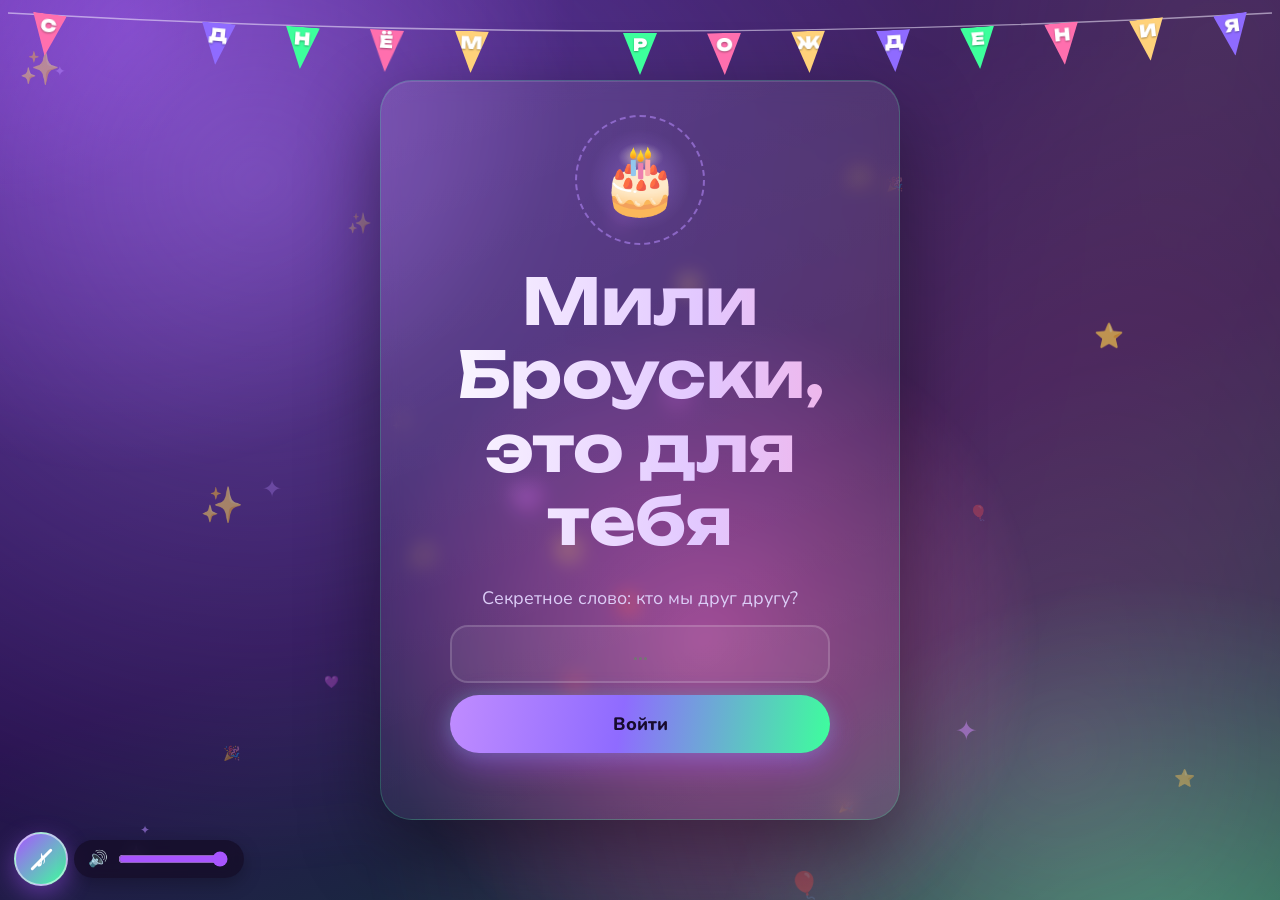
==== commit 19de8abd: "Громкость, крупнее текст, новые переходы и анимации прокрутки - ползунок громкости музыки рядом с кн" ====
--- a/index.html
+++ b/index.html
@@ -10,7 +10,7 @@
   <link rel="preconnect" href="https://fonts.googleapis.com">
   <link rel="preconnect" href="https://fonts.gstatic.com" crossorigin>
   <link rel="stylesheet" href="https://fonts.googleapis.com/css2?family=Unbounded:wght@500;700;900&family=Nunito:wght@400;600;700;800&family=Lora:ital,wght@0,400;0,600;1,400;1,600&display=swap">
-  <link rel="stylesheet" href="css/style.css?v=8">
+  <link rel="stylesheet" href="css/style.css?v=9">
 </head>
 <body class="theme-cover" data-banner="С ДНЁМ РОЖДЕНИЯ" data-decor="✨,🎈,💜,⭐,🎉,✦">
   <main class="cover">
@@ -34,6 +34,6 @@
       </div>
     </div>
   </main>
-  <script src="js/main.js?v=15"></script>
+  <script src="js/main.js?v=16"></script>
 </body>
 </html>
--- a/css/style.css
+++ b/css/style.css
@@ -8,7 +8,7 @@
   background-color: var(--bg);
   color: var(--fg);
   font-family: "Nunito", system-ui, -apple-system, "Segoe UI", Roboto, sans-serif;
-  font-size: 17px;
+  font-size: 19px;
   line-height: 1.55;
   -webkit-tap-highlight-color: transparent;
   overflow-x: hidden;
@@ -40,7 +40,7 @@
 .prose.center, .center .prose { margin-left: auto; margin-right: auto; }
 .center { text-align: center; }
 .muted { color: var(--muted, inherit); opacity: .9; }
-.small { font-size: 14px; }
+.small { font-size: 16px; }
 
 /* Сетка в две колонки на широких экранах */
 @media (min-width: 860px) {
@@ -232,7 +232,7 @@
 .cake { position: relative; z-index: 1; font-size: 66px; line-height: 1; animation: bob 3s ease-in-out infinite; }
 .cover h1 { margin-bottom: .3em; }
 .gate { display: flex; flex-direction: column; gap: 12px; width: min(100%, 380px); margin: 26px auto 0; }
-.gate label { color: var(--muted); font-size: 16px; }
+.gate label { color: var(--muted); font-size: 18px; }
 .gate input {
   min-height: 58px; padding: 0 16px;
   border: 2px solid rgba(255, 255, 255, .16); border-radius: 18px;
@@ -247,7 +247,7 @@
 .unlocked .gate-wrap { display: none; }
 .unlocked .welcome { display: block; animation: pop .7s ease both; }
 .welcome .big { font-size: clamp(30px, 9vw, 60px); }
-.welcome p { font-size: 19px; color: var(--muted); margin-bottom: 30px; }
+.welcome p { font-size: 22px; color: var(--muted); margin-bottom: 30px; }
 
 /* =================================================================
    1 — ВАЛОРАНТ
@@ -293,7 +293,7 @@
   background: linear-gradient(160deg, rgba(61, 255, 143, .12), rgba(61, 255, 143, .03));
   clip-path: var(--cut);
 }
-.stat span { display: block; font-size: 11px; letter-spacing: .12em; text-transform: uppercase; opacity: .7; }
+.stat span { display: block; font-size: 13px; letter-spacing: .12em; text-transform: uppercase; opacity: .7; }
 .stat b { display: block; margin-top: 4px; font: 700 14px/1.2 "Unbounded", sans-serif; color: var(--accent); }
 .theme-valo .ticker { --ticker-bg: var(--accent); --ticker-fg: var(--on-accent); box-shadow: 0 0 30px var(--glow); }
 .theme-valo .ticker.alt { --ticker-bg: #ff4d6d; --ticker-fg: #fff; --tilt: 1.5deg; box-shadow: 0 0 30px rgba(255, 77, 109, .4); }
@@ -368,8 +368,8 @@
 .sticker.reveal { transform: translateY(26px) rotate(var(--r, 0deg)); }
 .sticker.reveal.in { transform: rotate(var(--r, 0deg)); }
 .sticker img { width: 100%; border-radius: 10px; }
-.sticker figcaption { padding: 12px 6px 4px; font-weight: 800; font-size: 18px; line-height: 1.35; }
-.sticker figcaption small { display: block; margin-top: 4px; font-weight: 600; font-size: 15px; color: var(--muted); }
+.sticker figcaption { padding: 12px 6px 4px; font-weight: 800; font-size: 21px; line-height: 1.35; }
+.sticker figcaption small { display: block; margin-top: 4px; font-weight: 600; font-size: 17px; color: var(--muted); }
 .sticker.narrow { max-width: 420px; margin-left: auto; margin-right: auto; }
 .meters {
   max-width: 760px; padding: 22px 20px 6px;
@@ -458,7 +458,7 @@
 }
 body.theme-warm {
   font-family: "Lora", Georgia, "Times New Roman", serif;
-  font-size: 18px; line-height: 1.7;
+  font-size: 20px; line-height: 1.7;
   background-image:
     radial-gradient(ellipse at 50% 0, #ffd9bd 0%, transparent 60%),
     radial-gradient(circle at 0% 60%, rgba(232, 160, 180, .18), transparent 35%),
@@ -470,7 +470,7 @@
 .theme-warm h2::before { content: "✿ "; color: var(--accent); font-style: normal; font-size: .7em; vertical-align: .12em; }
 .years { text-align: center; position: relative; }
 .years .num { font: 900 clamp(90px, 30vw, 190px)/1 "Unbounded", sans-serif; }
-.years .cap { font-style: italic; color: var(--muted); font-size: 20px; }
+.years .cap { font-style: italic; color: var(--muted); font-size: 23px; }
 .memory {
   position: relative;
   margin: 26px 0 0; padding: 12px 12px 14px;
@@ -488,7 +488,7 @@
 .memory video.tall { max-height: 78vh; max-height: 78svh; object-fit: contain; }
 .memory.natural-wrap { width: fit-content; max-width: 100%; margin-left: auto; margin-right: auto; }
 .memory.natural-wrap img { width: auto; }
-.memory figcaption { padding: 10px 6px 0; font-style: italic; color: var(--muted); font-size: 16px; }
+.memory figcaption { padding: 10px 6px 0; font-style: italic; color: var(--muted); font-size: 18px; }
 .pair { display: grid; grid-template-columns: 1fr 1fr; gap: 14px; margin-top: 26px; }
 .pair .memory { margin: 0; }
 .pair .memory img { height: 100%; object-fit: cover; aspect-ratio: 3 / 4; }
@@ -543,9 +543,9 @@
 .shooting.s1 { top: 8%; right: -10%; animation-delay: 1.5s; }
 .shooting.s2 { top: 30%; right: -15%; animation-delay: 5.5s; animation-duration: 11s; }
 .wish { text-align: center; }
-.wish p { font-size: 20px; }
+.wish p { font-size: 23px; }
 .wish .line { display: block; }
-.wish .one { font-size: 22px; font-weight: 800; color: var(--accent); }
+.wish .one { font-size: 25px; font-weight: 800; color: var(--accent); }
 .gift-stage { text-align: center; }
 .gift-stage .tap { color: var(--muted); margin-top: 6px; }
 .gift {
@@ -601,7 +601,7 @@
   box-shadow: 0 0 0 4px var(--gold), 0 20px 60px var(--glow);
 }
 .qr img { width: 100%; image-rendering: pixelated; }
-.prize p { font-size: 19px; font-weight: 700; }
+.prize p { font-size: 21px; font-weight: 700; }
 
 /* Созвездие Стрельца */
 .zodiac { text-align: center; }
@@ -619,7 +619,7 @@
 .zodiac .arrow { stroke: var(--gold); stroke-width: 2; stroke-linecap: round; fill: none; opacity: 0; transform: translateX(-30px); transition: opacity .8s ease 1.4s, transform 1s cubic-bezier(.2, .9, .2, 1) 1.4s; }
 .zodiac.in .arrow { opacity: .9; transform: none; }
 .zodiac .sign { font-size: 54px; line-height: 1; color: var(--gold); text-shadow: 0 0 24px rgba(255, 210, 122, .6); }
-.zodiac p { font-size: 19px; }
+.zodiac p { font-size: 21px; }
 .last { padding-top: 10px; }
 .last .btn { font-size: 20px; }
 
@@ -740,7 +740,7 @@
 @keyframes spinAng { to { --ang: 360deg; } }
 .letter-inner { border-radius: 27px; padding: 36px 24px 30px; background: linear-gradient(160deg, #23143d, #170d2b); }
 .letter h2 { text-align: center; margin-bottom: .8em; }
-.letter p { font-size: 19px; line-height: 1.7; }
+.letter p { font-size: 21px; line-height: 1.7; }
 .letter .big-love { font: 800 clamp(22px, 6vw, 30px)/1.3 "Unbounded", sans-serif; text-align: center; margin: 1em 0 .6em; }
 .letter .sig { text-align: right; font-weight: 800; color: var(--gold); margin: 1.2em 0 0; }
 .heartbeat { display: inline-block; animation: beat 1.3s ease-in-out infinite; }
@@ -958,3 +958,205 @@
   .shine { color: var(--accent); background: none; }
   html { scroll-behavior: auto; }
 }
+
+/* ============ Страница персонажей: зрелищный вступительный текст ============ */
+.chars-lead { margin-top: 18px; }
+.chars-lead .line {
+  display: block; margin: 0 0 .55em;
+  font-size: clamp(21px, 5.4vw, 28px); font-weight: 800; line-height: 1.35;
+}
+.chars-lead .line.accent {
+  margin-top: .9em;
+  font-family: "Unbounded", system-ui, sans-serif; font-size: clamp(22px, 6vw, 34px);
+  background: var(--shine); background-size: 200% auto;
+  -webkit-background-clip: text; background-clip: text; color: transparent;
+  animation: charsShine 4s linear infinite;
+}
+@keyframes charsShine { to { background-position: -200% center; } }
+.ava figcaption { font-size: 20px; }
+.ava figcaption small { display: block; margin-top: 4px; font-size: 15px; font-weight: 600; line-height: 1.35; opacity: .85; }
+
+/* ============ Ползунок громкости рядом с кнопкой музыки ============ */
+.vol-box {
+  position: fixed; left: 74px; bottom: calc(22px + env(safe-area-inset-bottom)); z-index: 90;
+  display: flex; align-items: center; gap: 8px;
+  height: 38px; padding: 0 14px; border-radius: 19px;
+  background: rgba(20, 12, 36, .72); color: #fff;
+  -webkit-backdrop-filter: blur(8px); backdrop-filter: blur(8px);
+  box-shadow: 0 6px 18px rgba(0, 0, 0, .25);
+  font: 800 16px/1 "Nunito", sans-serif;
+}
+.vol-box input[type=range] { width: 110px; accent-color: #a855ff; cursor: pointer; }
+.vol-box .vol-ico { width: 20px; text-align: center; }
+
+/* =================================================================
+   ПЕРЕХОДЫ МЕЖДУ СТРАНИЦАМИ — у каждой страницы свой
+   Фазы: .in — экран закрывается, .in.out — открывается уже новая страница
+   ================================================================= */
+.tx { position: fixed; inset: 0; z-index: 300; pointer-events: auto; overflow: hidden; contain: strict; }
+.tx-label {
+  position: absolute; left: 50%; top: 50%; z-index: 5;
+  translate: -50% -50%; white-space: nowrap;
+  font: 900 clamp(34px, 11vw, 96px)/1 "Unbounded", system-ui, sans-serif; color: #fff;
+  opacity: 0; scale: .6;
+}
+.tx.in .tx-label { animation: txLabelIn .45s cubic-bezier(.2, 1.5, .4, 1) .3s forwards; }
+.tx.in.out .tx-label { animation: txLabelOut .25s ease forwards !important; }
+@keyframes txLabelIn { to { opacity: 1; scale: 1; } }
+@keyframes txLabelOut { from { opacity: 1; scale: 1; } to { opacity: 0; scale: 1.4; filter: blur(6px); } }
+
+/* Круг (возврат на обложку) и простое затухание */
+.tx-iris .bg, .tx-fade .bg { position: absolute; inset: 0; background: var(--c); }
+.tx-iris .bg { clip-path: circle(0 at var(--x) var(--y)); }
+.tx-iris.in .bg { animation: irisIn .6s cubic-bezier(.7, 0, .3, 1) forwards; }
+.tx-iris.in.out .bg { animation: irisOut .6s cubic-bezier(.7, 0, .3, 1) forwards; }
+@keyframes irisIn { to { clip-path: circle(150vmax at var(--x) var(--y)); } }
+@keyframes irisOut { from { clip-path: circle(150vmax at 50% 50%); } to { clip-path: circle(0 at 50% 50%); } }
+.tx-fade { background: var(--c); opacity: 0; transition: opacity .2s ease; }
+.tx-fade.in { opacity: 1; }
+.tx-fade.in.out { opacity: 0; }
+.tx-fade .tx-label { opacity: 1; scale: 1; animation: none !important; }
+
+/* Валорант: экран режут полосы с помехами */
+.tx-glitch i {
+  position: absolute; left: 0; width: 100%;
+  top: calc(var(--i) * 12.5%); height: calc(12.5% + 1px);
+  background: #070b0d; transform: translateX(calc(var(--s) * 102%));
+}
+.tx-glitch i:nth-child(even) { background: var(--c); }
+.tx-glitch i:nth-child(3n) { box-shadow: inset 0 -3px 0 #3dff9c; }
+.tx-glitch.in i { animation: barIn .5s cubic-bezier(.8, 0, .2, 1) calc(var(--i) * 30ms) forwards; }
+.tx-glitch.in.out i { animation: barOut .5s cubic-bezier(.8, 0, .2, 1) calc(var(--i) * 30ms) forwards; }
+@keyframes barIn { to { transform: none; } }
+@keyframes barOut { from { transform: none; } to { transform: translateX(calc(var(--s) * -102%)); } }
+.tx-glitch .tx-label { color: #eafff5; letter-spacing: .04em; text-shadow: 3px 0 #ff3b5c, -3px 0 #3dff9c; }
+.tx-glitch.in .tx-label { animation: txLabelIn .2s steps(3) .32s forwards, glitchJit .28s steps(2) .32s infinite; }
+@keyframes glitchJit {
+  0% { transform: translate(0, 0); clip-path: inset(0 0 0 0); text-shadow: 3px 0 #ff3b5c, -3px 0 #3dff9c; }
+  25% { transform: translate(-4px, 1px); clip-path: inset(18% 0 52% 0); text-shadow: -5px 0 #ff3b5c, 5px 0 #3dff9c; }
+  50% { transform: translate(3px, -2px); clip-path: inset(0 0 0 0); }
+  75% { transform: translate(2px, 2px); clip-path: inset(60% 0 8% 0); text-shadow: 6px 0 #ff3b5c, -2px 0 #3dff9c; }
+  100% { transform: translate(0, 0); clip-path: inset(0 0 0 0); }
+}
+
+/* Мемы: комикс-взрыв «БАМ!» */
+.tx-bam .burst {
+  position: absolute; left: var(--x); top: var(--y);
+  width: 320vmax; height: 320vmax; margin: -160vmax 0 0 -160vmax;
+  transform: scale(0) rotate(-40deg);
+}
+.tx-bam .b1 { background: radial-gradient(circle, rgba(0, 0, 0, .16) 26%, transparent 28%) 0 0 / 22px 22px, #ffd23f; }
+.tx-bam .b2 { background: radial-gradient(circle, rgba(255, 255, 255, .22) 26%, transparent 28%) 0 0 / 22px 22px, var(--c); }
+.tx-bam.in .b1 { animation: burstIn .5s cubic-bezier(.3, 1.2, .5, 1) forwards; }
+.tx-bam.in .b2 { animation: burstIn .5s cubic-bezier(.3, 1.2, .5, 1) .12s forwards; }
+.tx-bam.in.out .b2 { animation: burstOut .45s cubic-bezier(.6, 0, .4, 1) forwards; }
+.tx-bam.in.out .b1 { animation: burstOut .45s cubic-bezier(.6, 0, .4, 1) .1s forwards; }
+@keyframes burstIn { to { transform: scale(1) rotate(0deg); } }
+@keyframes burstOut { from { transform: scale(1) rotate(0deg); } to { transform: scale(0) rotate(50deg); } }
+.tx-bam .tx-label {
+  font-size: clamp(56px, 20vw, 170px); color: #fff; rotate: -8deg;
+  -webkit-text-stroke: 4px #1a1020; paint-order: stroke fill;
+  text-shadow: 7px 7px 0 #1a1020;
+}
+.tx-bam.in .tx-label { animation: txLabelIn .4s cubic-bezier(.2, 2, .4, 1) .38s forwards, bamShake .12s linear .5s 4; }
+@keyframes bamShake { 0%, 100% { transform: translate(0, 0); } 33% { transform: translate(-5px, 3px); } 66% { transform: translate(4px, -3px); } }
+
+/* Персонажи: вихрь лепестков сакуры */
+.tx-sakura .bg {
+  position: absolute; inset: 0;
+  background: linear-gradient(155deg, #ffb3d9, var(--c) 45%, #b9a2ff);
+  clip-path: circle(0 at var(--x) var(--y));
+}
+.tx-sakura.in .bg { animation: irisIn .7s cubic-bezier(.7, 0, .3, 1) .1s forwards; }
+.tx-sakura.in.out .bg { animation: sakuraOut .65s cubic-bezier(.7, 0, .3, 1) forwards; }
+@keyframes sakuraOut { from { clip-path: circle(150vmax at 50% 50%); opacity: 1; } to { clip-path: circle(0 at 50% 50%); opacity: .6; } }
+.tx-sakura i {
+  position: absolute; left: -12%; z-index: 3; font-style: normal; line-height: 1;
+  filter: drop-shadow(0 2px 4px rgba(160, 40, 110, .3));
+}
+.tx-sakura.in i { animation: petal var(--dur) cubic-bezier(.3, .1, .6, 1) var(--dl) both; }
+@keyframes petal {
+  from { transform: translate(0, 0) rotate(0deg); opacity: 0; }
+  12% { opacity: 1; }
+  85% { opacity: 1; }
+  to { transform: translate(125vw, var(--dy)) rotate(var(--r)); opacity: 0; }
+}
+.tx-sakura .tx-label { color: #fff; text-shadow: 0 4px 24px rgba(180, 40, 120, .45); font-size: clamp(30px, 9vw, 80px); }
+
+/* Бро: сердце-портал, бьётся и раскрывается на весь экран */
+.tx-heart .heart {
+  position: absolute; left: 50%; top: 50%;
+  width: 60px; height: 56px; margin: -28px 0 0 -30px;
+  transform: scale(0); overflow: visible;
+}
+.tx-heart.in .heart { animation: heartIn .76s cubic-bezier(.6, 0, .4, 1) forwards; }
+.tx-heart.in.out .heart { animation: heartOut .65s cubic-bezier(.6, 0, .4, 1) forwards; }
+@keyframes heartIn {
+  0% { transform: scale(0); }
+  30% { transform: scale(2.6); }
+  42% { transform: scale(1.9); }
+  55% { transform: scale(3); }
+  100% { transform: scale(40); }
+}
+@keyframes heartOut { from { transform: scale(40); } to { transform: scale(0) rotate(20deg); } }
+.tx-heart .tx-label { color: #fff; font-family: "Lora", Georgia, serif; font-style: italic; text-shadow: 0 6px 30px rgba(120, 20, 40, .4); }
+.tx-heart.in .tx-label { animation-delay: .5s; }
+
+/* Финал: прыжок в гиперпространство */
+.tx-warp canvas { position: absolute; inset: 0; width: 100%; height: 100%; background: #08041a; opacity: 0; }
+.tx-warp.in canvas { animation: fadeInTx .25s ease forwards; }
+.tx-warp.in.out canvas { animation: fadeOutTx .5s ease .2s forwards; }
+.tx-warp::after { content: ""; position: absolute; inset: 0; z-index: 6; background: #fff; opacity: 0; pointer-events: none; }
+.tx-warp.in.out::after { animation: warpFlash .55s ease forwards; }
+@keyframes fadeInTx { to { opacity: 1; } }
+@keyframes fadeOutTx { from { opacity: 1; } to { opacity: 0; } }
+@keyframes warpFlash { 0% { opacity: 0; } 25% { opacity: .9; } 100% { opacity: 0; } }
+.tx-warp .tx-label { color: #ffe39a; text-shadow: 0 0 30px rgba(255, 210, 122, .7); letter-spacing: .06em; }
+
+/* =================================================================
+   ЗАГОЛОВКИ ИЗ РАЗЛЕТЕВШИХСЯ БУКВ
+   --k (0…1) ставит скрипт по прокрутке; у каждой буквы своя задержка --o
+   ================================================================= */
+.fly .fw { display: inline-block; white-space: nowrap; }
+.fly .ch {
+  display: inline-block;
+  --q: clamp(0, calc(1 - var(--k, 0) * 1.35 + var(--o, 0)), 1);
+  transform:
+    translate(calc(var(--tx) * var(--q)), calc(var(--ty) * var(--q)))
+    rotate(calc(var(--rz) * var(--q)))
+    scale(calc(1 + var(--sc) * var(--q)));
+  opacity: calc(1 - var(--q));
+  transition: transform .3s ease-out, opacity .3s ease-out;
+}
+/* Заголовок с .reveal теперь появляется за счёт букв, без лишнего сдвига */
+.split.reveal { transform: none; }
+
+/* =================================================================
+   ФОТО И ВИДЕО КАК ПОЛАРОИД: переворот в 3D + «проявление»
+   ================================================================= */
+.reveal.fx-polaroid {
+  opacity: 0; transform-origin: 50% 100%;
+  transform: perspective(1200px) translateY(70px) rotateX(62deg) rotateZ(-5deg) scale(.86);
+  transition: opacity .6s ease var(--d, 0s), transform 1.15s cubic-bezier(.2, 1.3, .35, 1) var(--d, 0s);
+}
+.reveal.fx-polaroid.from-left { transform: perspective(1200px) translateX(-50px) rotateY(70deg) rotateZ(-4deg) scale(.86); transform-origin: 0 50%; }
+.reveal.fx-polaroid.from-right { transform: perspective(1200px) translateX(50px) rotateY(-70deg) rotateZ(4deg) scale(.86); transform-origin: 100% 50%; }
+.reveal.fx-polaroid.in { opacity: 1; transform: none; }
+.sticker.reveal.fx-polaroid.in { transform: rotate(var(--r, 0deg)); }
+
+/* Снимок «проявляется»: из бледного и мутного — в яркий */
+.reveal.fx-polaroid img, .reveal.fx-polaroid video, .reveal.fx-develop img {
+  filter: sepia(.85) saturate(.35) brightness(1.55) contrast(.65) blur(7px);
+  transition: transform .12s linear, filter 1.9s cubic-bezier(.3, .6, .3, 1) calc(var(--d, 0s) + .35s);
+}
+.reveal.fx-polaroid.in img, .reveal.fx-polaroid.in video, .reveal.fx-develop.in img { filter: none; }
+
+@media (prefers-reduced-motion: reduce) {
+  .fly .ch { transform: none; opacity: 1; filter: none; transition: none; }
+  .reveal.fx-polaroid, .reveal.fx-polaroid.from-left, .reveal.fx-polaroid.from-right { opacity: 1; transform: none; transition: none; }
+  .reveal.fx-polaroid img, .reveal.fx-polaroid video, .reveal.fx-develop img { filter: none; transition: none; }
+}
+/* Под сердцем — сплошной фон, чтобы на любом экране не было просветов по углам */
+.tx-heart::before { content: ""; position: absolute; inset: 0; background: linear-gradient(135deg, #ff9a76, #f0486a); opacity: 0; }
+.tx-heart.in::before { animation: fadeInTx .2s ease .58s forwards; }
+.tx-heart.in.out::before { animation: fadeOutTx .12s ease forwards; }
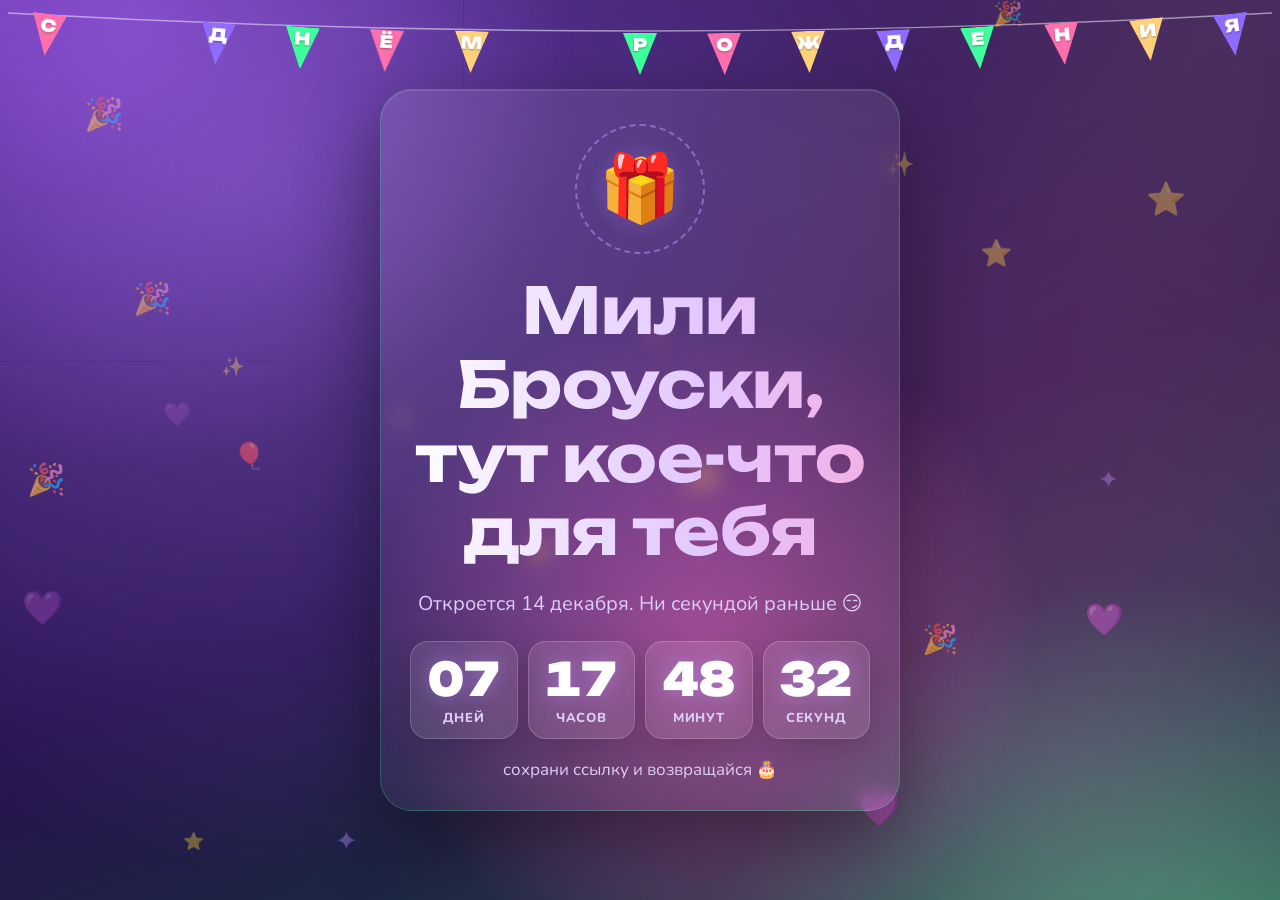
==== commit 377b6e1d: "Таймер до 14 декабря, торт со свечами и разминка перед хайлайтами - обложка: обратный отсчёт до 14.1" ====
--- a/index.html
+++ b/index.html
@@ -10,11 +10,25 @@
   <link rel="preconnect" href="https://fonts.googleapis.com">
   <link rel="preconnect" href="https://fonts.gstatic.com" crossorigin>
   <link rel="stylesheet" href="https://fonts.googleapis.com/css2?family=Unbounded:wght@500;700;900&family=Nunito:wght@400;600;700;800&family=Lora:ital,wght@0,400;0,600;1,400;1,600&display=swap">
-  <link rel="stylesheet" href="css/style.css?v=9">
+  <link rel="stylesheet" href="css/style.css?v=10">
 </head>
 <body class="theme-cover" data-banner="С ДНЁМ РОЖДЕНИЯ" data-decor="✨,🎈,💜,⭐,🎉,✦">
   <main class="cover">
     <div class="glass">
+      <!-- Обратный отсчёт: виден до 14 декабря, потом сам исчезает и появляется вход -->
+      <div class="countdown" aria-live="polite">
+        <div class="cake-wrap"><div class="cake" aria-hidden="true">🎁</div></div>
+        <h1 class="shine">Мили Броуски, тут кое-что для тебя</h1>
+        <p class="cd-sub">Откроется 14 декабря. Ни секундой раньше 😏</p>
+        <div class="cd-grid">
+          <div class="cd-cell"><b data-cd="d">00</b><span>дней</span></div>
+          <div class="cd-cell"><b data-cd="h">00</b><span>часов</span></div>
+          <div class="cd-cell"><b data-cd="m">00</b><span>минут</span></div>
+          <div class="cd-cell"><b data-cd="s">00</b><span>секунд</span></div>
+        </div>
+        <p class="cd-note">сохрани ссылку и возвращайся 🎂</p>
+      </div>
+
       <div class="gate-wrap">
         <div class="cake-wrap"><div class="cake" aria-hidden="true">🎂</div></div>
         <h1 class="shine">Мили Броуски, это для тебя</h1>
@@ -34,6 +48,6 @@
       </div>
     </div>
   </main>
-  <script src="js/main.js?v=16"></script>
+  <script src="js/main.js?v=18"></script>
 </body>
 </html>
--- a/css/style.css
+++ b/css/style.css
@@ -1160,3 +1160,145 @@
 .tx-heart::before { content: ""; position: absolute; inset: 0; background: linear-gradient(135deg, #ff9a76, #f0486a); opacity: 0; }
 .tx-heart.in::before { animation: fadeInTx .2s ease .58s forwards; }
 .tx-heart.in.out::before { animation: fadeOutTx .12s ease forwards; }
+
+/* =================================================================
+   ОБРАТНЫЙ ОТСЧЁТ НА ОБЛОЖКЕ
+   ================================================================= */
+.countdown { display: none; }
+.waiting .countdown { display: block; animation: pop .7s ease both; }
+.waiting .gate-wrap, .waiting .welcome { display: none; }
+.waiting .music-btn, .waiting .vol-box { display: none; }
+.cd-sub { color: var(--muted); font-size: 20px; margin-bottom: 22px; }
+.cd-grid { display: grid; grid-template-columns: repeat(4, 1fr); gap: 10px; max-width: 460px; margin: 0 auto 18px; }
+.cd-cell {
+  padding: 14px 4px 10px; border-radius: 18px;
+  background: rgba(255, 255, 255, .1); border: 1px solid rgba(255, 255, 255, .18);
+  box-shadow: 0 10px 30px rgba(0, 0, 0, .18);
+}
+.cd-cell b {
+  display: block; font: 900 clamp(28px, 9vw, 46px)/1 "Unbounded", system-ui, sans-serif;
+  color: #fff; text-shadow: 0 0 18px var(--glow); font-variant-numeric: tabular-nums;
+}
+.cd-cell b.flip { animation: cdFlip .45s cubic-bezier(.2, 1.4, .4, 1); }
+.cd-cell span { display: block; margin-top: 6px; font-size: 13px; font-weight: 800; letter-spacing: .06em; text-transform: uppercase; color: var(--muted); }
+.cd-note { color: var(--muted); font-size: 17px; margin: 0; }
+@keyframes cdFlip { 0% { transform: perspective(300px) rotateX(-90deg); opacity: 0; } 100% { transform: none; opacity: 1; } }
+
+/* =================================================================
+   РАЗМИНКА НА СТРАНИЦЕ ХАЙЛАЙТОВ
+   ================================================================= */
+.aim h2 { color: var(--fg); }
+.arena {
+  position: relative; height: min(62vh, 460px); min-height: 340px; margin-top: 14px;
+  border: 2px solid rgba(61, 255, 143, .35); border-radius: 20px; overflow: hidden;
+  background:
+    linear-gradient(rgba(61, 255, 143, .07) 1px, transparent 1px) 0 0 / 28px 28px,
+    linear-gradient(90deg, rgba(61, 255, 143, .07) 1px, transparent 1px) 0 0 / 28px 28px,
+    radial-gradient(circle at 50% 40%, rgba(13, 58, 45, .9), rgba(4, 8, 8, .95));
+  box-shadow: 0 0 40px rgba(61, 255, 143, .15), inset 0 0 60px rgba(0, 0, 0, .5);
+  touch-action: manipulation; user-select: none; -webkit-user-select: none;
+}
+.arena.playing { cursor: crosshair; }
+.arena-hud {
+  position: absolute; left: 0; right: 0; top: 0; z-index: 3;
+  display: flex; justify-content: space-between; gap: 8px; padding: 10px 14px;
+  background: rgba(0, 0, 0, .35); font-weight: 800; font-size: 16px; color: #d8ffe9;
+}
+.arena-hud b { color: var(--accent); font-variant-numeric: tabular-nums; }
+.arena-start {
+  position: absolute; inset: 44px 0 0; z-index: 2;
+  display: flex; flex-direction: column; align-items: center; justify-content: center; gap: 6px;
+  padding: 20px; text-align: center; color: #d8ffe9;
+}
+.arena.playing .arena-start { display: none; }
+.target {
+  position: absolute; z-index: 2; padding: 0; border: 0; border-radius: 50%; cursor: crosshair;
+  background:
+    radial-gradient(circle, #fff 0 12%, #ff3b5c 13% 30%, #fff 31% 46%, #ff3b5c 47% 64%, rgba(255, 255, 255, .9) 65% 70%, transparent 71%);
+  box-shadow: 0 0 22px rgba(255, 59, 92, .55);
+  animation: targetLife var(--life, 1500ms) linear forwards;
+  -webkit-tap-highlight-color: transparent;
+}
+@keyframes targetLife {
+  0% { transform: scale(0); }
+  12% { transform: scale(1.08); }
+  20% { transform: scale(1); }
+  80% { opacity: 1; }
+  100% { transform: scale(.35); opacity: 0; }
+}
+.aim-pop {
+  position: absolute; z-index: 4; pointer-events: none; translate: -50% -50%;
+  font: 900 18px/1 "Unbounded", sans-serif; white-space: nowrap;
+  animation: aimPop .7s ease-out forwards;
+}
+.aim-pop.hit { color: #3dff8f; text-shadow: 0 0 12px rgba(61, 255, 143, .8); }
+.aim-pop.miss { color: #ff6b85; font-size: 14px; }
+@keyframes aimPop { from { opacity: 1; transform: translateY(0) scale(.8); } to { opacity: 0; transform: translateY(-40px) scale(1.2); } }
+.aim-result { margin-top: 14px; font-size: 20px; text-align: center; color: var(--muted); }
+.aim-result b { color: var(--accent); }
+
+/* Пока разминка не пройдена — хайлайты под замком */
+.aim-locked .vault {
+  position: relative; max-height: 420px; overflow: hidden; pointer-events: none; user-select: none;
+  filter: blur(14px) grayscale(.6); opacity: .55;
+  -webkit-mask-image: linear-gradient(#000 30%, transparent); mask-image: linear-gradient(#000 30%, transparent);
+}
+.aim-locked .aim::after {
+  content: "🔒 Хайлайты откроются после разминки"; display: block; margin-top: 18px;
+  text-align: center; font-weight: 800; color: var(--muted);
+}
+
+/* =================================================================
+   ТОРТ СО СВЕЧАМИ
+   ================================================================= */
+.cake-stage { text-align: center; }
+.bcake { position: relative; width: 260px; height: 250px; margin: 34px auto 10px; }
+.bcake .tier { position: absolute; left: 50%; translate: -50% 0; border-radius: 16px 16px 12px 12px; }
+.bcake .t1 { bottom: 16px; width: 240px; height: 90px; background: linear-gradient(#ff9fd2, #e86aa8); box-shadow: inset 0 -10px 0 rgba(0, 0, 0, .1); }
+.bcake .t2 { bottom: 102px; width: 180px; height: 70px; background: linear-gradient(#c79bff, #9a6bf0); box-shadow: inset 0 -8px 0 rgba(0, 0, 0, .1); }
+.bcake .drip {
+  position: absolute; left: 0; right: 0; top: 0; height: 22px; border-radius: 16px 16px 0 0;
+  background: radial-gradient(circle at 10px 18px, #fff7fb 9px, transparent 10px) 0 0 / 30px 26px repeat-x, linear-gradient(#fff7fb, #fff7fb) 0 0 / 100% 12px no-repeat;
+}
+.bcake .plate { position: absolute; bottom: 4px; left: 50%; translate: -50% 0; width: 270px; height: 16px; border-radius: 50%; background: rgba(255, 255, 255, .85); box-shadow: 0 8px 20px rgba(0, 0, 0, .3); }
+.candles { position: absolute; bottom: 168px; left: 50%; translate: -50% 0; display: flex; align-items: flex-end; gap: 12px; z-index: 2; }
+.candle {
+  position: relative; width: 12px; height: 46px; border-radius: 4px; cursor: pointer;
+  background: repeating-linear-gradient(-45deg, #fff 0 6px, #ff8fc7 6px 12px);
+}
+.candle.num { width: 30px; height: 52px; background: linear-gradient(#ffe39a, #ffc14d); display: grid; place-items: center; }
+.candle.num em { font: 900 24px/1 "Unbounded", sans-serif; font-style: normal; color: #7a3d00; }
+.candle::after { content: ""; position: absolute; left: 50%; top: -8px; width: 2px; height: 8px; translate: -50% 0; background: #333; }
+/* Увеличенная зона нажатия — по свече легко попасть пальцем */
+.candle::before { content: ""; position: absolute; inset: -40px -8px -6px; }
+.flame {
+  position: absolute; left: 50%; top: -38px; width: 16px; height: 28px; margin-left: -8px;
+  border-radius: 50% 50% 50% 50% / 60% 60% 40% 40%;
+  background: radial-gradient(circle at 50% 70%, #fff 0 18%, #ffe066 30%, #ff9a1f 62%, rgba(255, 80, 0, 0) 72%);
+  box-shadow: 0 0 22px 6px rgba(255, 190, 60, .55);
+  transform-origin: 50% 90%; animation: flicker .18s ease-in-out infinite alternate;
+  transition: opacity .25s ease, transform .25s ease;
+}
+.candle:nth-child(odd) .flame { animation-duration: .23s; }
+.wind .flame { animation: windFlame .12s ease-in-out infinite alternate; }
+@keyframes flicker { from { transform: scale(1, 1) rotate(-2deg); } to { transform: scale(.94, 1.06) rotate(2deg); } }
+@keyframes windFlame { from { transform: skewX(-25deg) scale(.8, .9); } to { transform: skewX(-38deg) scale(.7, .8); } }
+.candle.out .flame { opacity: 0; transform: scale(.2) translateY(-6px); animation: none; }
+/* Дымок от погасшей свечи */
+.candle.out::after { box-shadow: 0 0 0 transparent; animation: smoke 1.4s ease-out forwards; }
+@keyframes smoke {
+  0% { box-shadow: 0 0 0 0 rgba(200, 200, 210, .7); }
+  100% { box-shadow: 0 -50px 14px 6px rgba(200, 200, 210, 0); }
+}
+.blow-ui { min-height: 120px; }
+.blow-hint { margin: 10px 0 8px; font-size: 16px; }
+.blow-meter { width: 200px; height: 8px; margin: 0 auto; border-radius: 4px; background: rgba(255, 255, 255, .15); overflow: hidden; opacity: 0; transition: opacity .3s; }
+.blow-meter i { display: block; height: 100%; background: linear-gradient(90deg, #8fd8ff, #c79bff, #ff8fc7); transform: scaleX(0); transform-origin: 0 50%; }
+.listening .blow-meter { opacity: 1; }
+.listening #blow { animation: tagPulse 1s ease-in-out infinite; }
+.wish-done { display: none; font-size: 22px; font-weight: 800; color: var(--gold, #ffd27a); }
+.wish-done small { font-size: 17px; color: var(--muted); font-weight: 600; }
+.blown .blow-ui { display: none; }
+.blown .wish-done { display: block; animation: pop .7s ease both; }
+.blown .bcake { animation: cakeHop .6s cubic-bezier(.2, 1.6, .4, 1); }
+@keyframes cakeHop { 40% { transform: translateY(-14px) scale(1.04); } }
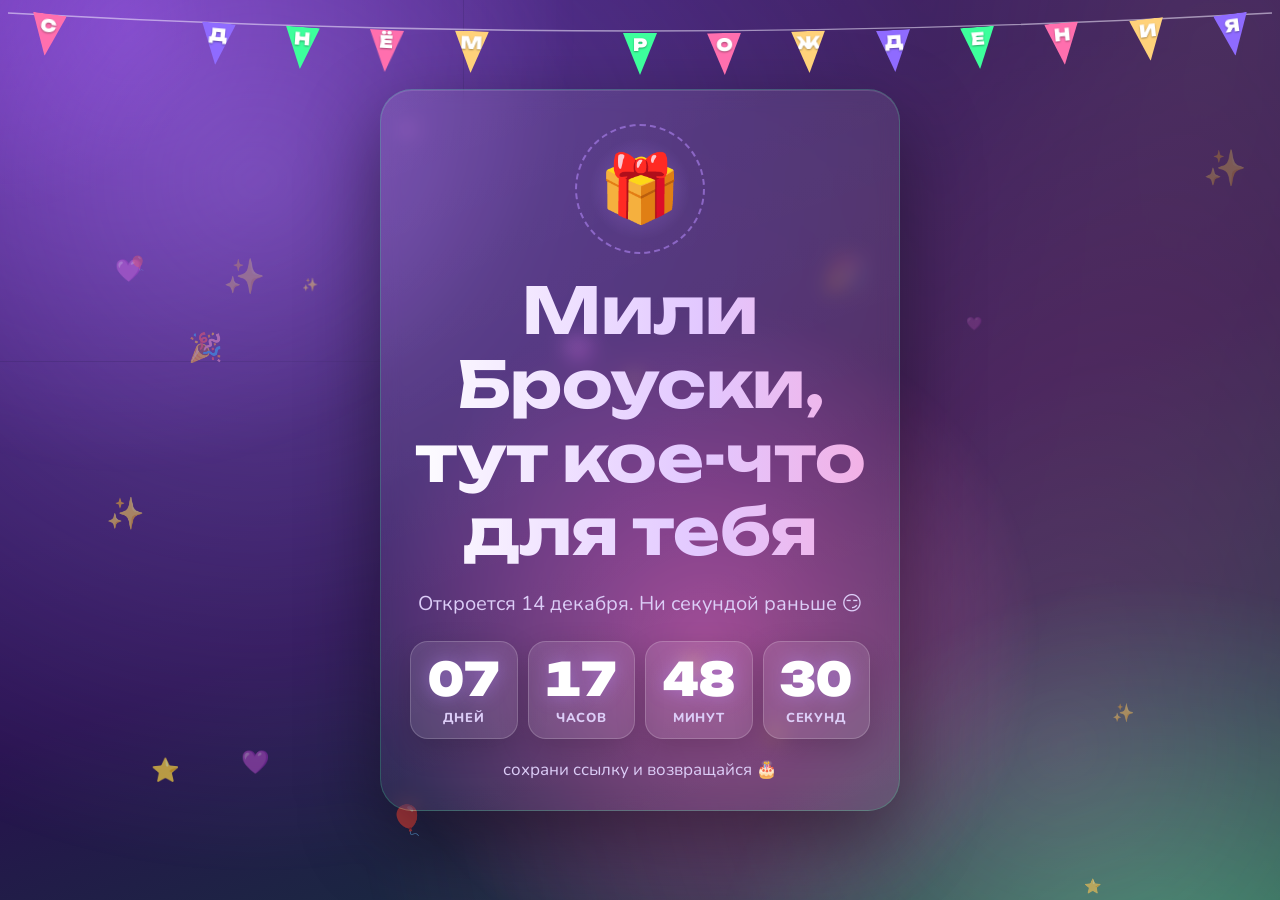
==== commit eccc8a31: "Кнопки перехода не прячутся, ранги разминки, шарики на фоне - кнопки «дальше»/«пошли в дс» больше не" ====
--- a/index.html
+++ b/index.html
@@ -10,7 +10,7 @@
   <link rel="preconnect" href="https://fonts.googleapis.com">
   <link rel="preconnect" href="https://fonts.gstatic.com" crossorigin>
   <link rel="stylesheet" href="https://fonts.googleapis.com/css2?family=Unbounded:wght@500;700;900&family=Nunito:wght@400;600;700;800&family=Lora:ital,wght@0,400;0,600;1,400;1,600&display=swap">
-  <link rel="stylesheet" href="css/style.css?v=10">
+  <link rel="stylesheet" href="css/style.css?v=13">
 </head>
 <body class="theme-cover" data-banner="С ДНЁМ РОЖДЕНИЯ" data-decor="✨,🎈,💜,⭐,🎉,✦">
   <main class="cover">
@@ -48,6 +48,6 @@
       </div>
     </div>
   </main>
-  <script src="js/main.js?v=18"></script>
+  <script src="js/main.js?v=19"></script>
 </body>
 </html>
--- a/css/style.css
+++ b/css/style.css
@@ -32,7 +32,9 @@
   position: relative; z-index: 1;
   max-width: 1080px;
   margin: 0 auto;
-  padding: calc(78px + env(safe-area-inset-top)) 14px calc(40px + env(safe-area-inset-bottom));
+  /* Снизу запас 110px: там закреплены кнопка музыки и ползунок громкости —
+     иначе в самом конце страницы они накрывают кнопку перехода */
+  padding: calc(78px + env(safe-area-inset-top)) 14px calc(110px + env(safe-area-inset-bottom));
 }
 @media (min-width: 600px) { .page { padding-left: 28px; padding-right: 28px; } }
 section { margin: 0 0 64px; }
@@ -122,7 +124,7 @@
 }
 .btn:active { transform: scale(.96); }
 .btn:focus-visible { outline: 3px solid var(--fg); outline-offset: 3px; }
-.next { display: flex; justify-content: center; padding: 16px 0 8px; }
+.next { display: flex; justify-content: center; padding: 16px 0 8px; } /* всегда видна — не зависит от анимации появления */
 .next .btn { width: 100%; max-width: 440px; }
 
 /* ============ Появление при прокрутке ============ */
@@ -927,14 +929,13 @@
 @keyframes flagSway { 50% { transform: rotate(6deg); } }
 
 /* Воздушные шарики */
-.balloons { position: fixed; inset: 0; z-index: 45; pointer-events: none; overflow: hidden; }
+.balloons { position: fixed; inset: 0; z-index: 0; pointer-events: none; overflow: hidden; } /* фон: под текстом и фото */
 .balloon {
   position: absolute; bottom: -140px;
   width: calc(52px * var(--s)); height: calc(64px * var(--s));
   border-radius: 50% 50% 48% 52% / 58% 58% 42% 42%;
   background: radial-gradient(circle at 32% 28%, rgba(255, 255, 255, .75) 0 7%, transparent 22%), var(--c);
   box-shadow: inset -6px -8px 14px rgba(0, 0, 0, .18);
-  pointer-events: auto; cursor: pointer;
   animation: balloonUp var(--dur) linear forwards, balloonSway 3s ease-in-out infinite alternate;
 }
 .balloon::before { /* узелок */
@@ -1226,6 +1227,13 @@
   80% { opacity: 1; }
   100% { transform: scale(.35); opacity: 0; }
 }
+/* Если на устройстве включено «уменьшить анимацию», общее правило делает все анимации
+   мгновенными — мишень бы исчезала сразу. Её «жизнь» — это игра, поэтому оставляем
+   полную длительность, только без прыжка: просто плавно гаснет */
+@media (prefers-reduced-motion: reduce) {
+  .target { animation: targetFade var(--life, 1500ms) linear forwards !important; }
+}
+@keyframes targetFade { 0%, 75% { opacity: 1; } 100% { opacity: 0; } }
 .aim-pop {
   position: absolute; z-index: 4; pointer-events: none; translate: -50% -50%;
   font: 900 18px/1 "Unbounded", sans-serif; white-space: nowrap;
@@ -1236,6 +1244,17 @@
 @keyframes aimPop { from { opacity: 1; transform: translateY(0) scale(.8); } to { opacity: 0; transform: translateY(-40px) scale(1.2); } }
 .aim-result { margin-top: 14px; font-size: 20px; text-align: center; color: var(--muted); }
 .aim-result b { color: var(--accent); }
+.aim-result small { display: block; margin-top: 4px; font-size: 15px; opacity: .85; }
+
+/* Таблица рангов: время + точность */
+.rank-table {
+  margin: 16px auto 0; max-width: 440px; padding: 8px; border-radius: 16px;
+  background: rgba(0, 0, 0, .25); border: 1px solid rgba(61, 255, 143, .2);
+  font-size: 15px; font-weight: 700;
+}
+.rank-row { display: grid; grid-template-columns: 1.6fr 1fr .8fr; gap: 6px; padding: 7px 10px; border-radius: 10px; color: var(--muted); }
+.rank-row span:not(:first-child) { text-align: right; font-variant-numeric: tabular-nums; }
+.rank-row.got { color: #0b2a22; background: linear-gradient(90deg, #3dff9c, #a6ff00); box-shadow: 0 0 18px rgba(61, 255, 143, .45); }
 
 /* Пока разминка не пройдена — хайлайты под замком */
 .aim-locked .vault {
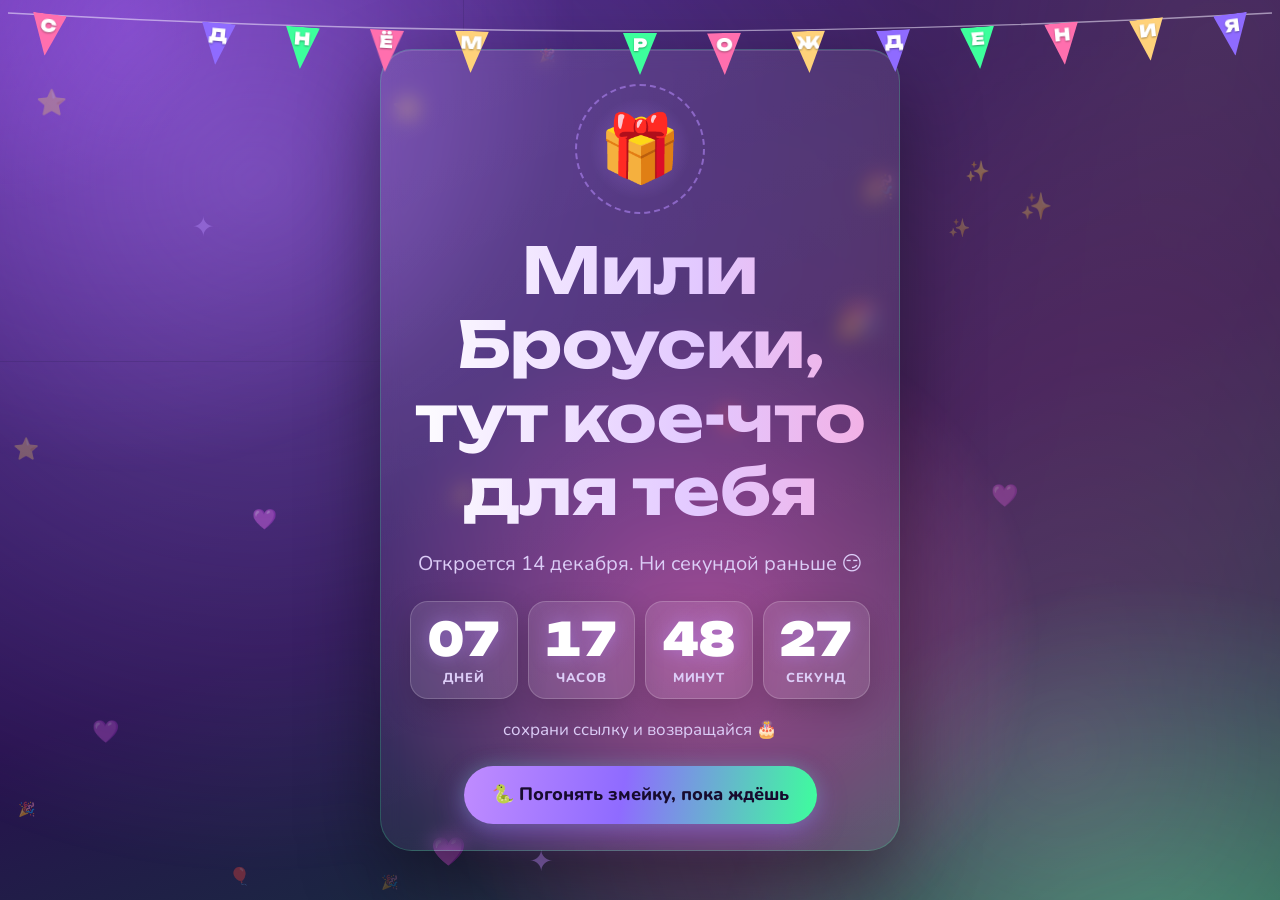
==== commit 6fe003a3: "Змейка на экране обратного отсчёта - кнопка «Погонять змейку, пока ждёшь» под таймером - отдельный э" ====
--- a/index.html
+++ b/index.html
@@ -10,7 +10,7 @@
   <link rel="preconnect" href="https://fonts.googleapis.com">
   <link rel="preconnect" href="https://fonts.gstatic.com" crossorigin>
   <link rel="stylesheet" href="https://fonts.googleapis.com/css2?family=Unbounded:wght@500;700;900&family=Nunito:wght@400;600;700;800&family=Lora:ital,wght@0,400;0,600;1,400;1,600&display=swap">
-  <link rel="stylesheet" href="css/style.css?v=13">
+  <link rel="stylesheet" href="css/style.css?v=14">
 </head>
 <body class="theme-cover" data-banner="С ДНЁМ РОЖДЕНИЯ" data-decor="✨,🎈,💜,⭐,🎉,✦">
   <main class="cover">
@@ -27,6 +27,8 @@
           <div class="cd-cell"><b data-cd="s">00</b><span>секунд</span></div>
         </div>
         <p class="cd-note">сохрани ссылку и возвращайся 🎂</p>
+        <!-- Чтобы ждать было веселее — змейка на отдельном экране -->
+        <button id="snake-open" class="btn snake-open" type="button">🐍 Погонять змейку, пока ждёшь</button>
       </div>
 
       <div class="gate-wrap">
@@ -48,6 +50,6 @@
       </div>
     </div>
   </main>
-  <script src="js/main.js?v=19"></script>
+  <script src="js/main.js?v=20"></script>
 </body>
 </html>
--- a/css/style.css
+++ b/css/style.css
@@ -1321,3 +1321,48 @@
 .blown .wish-done { display: block; animation: pop .7s ease both; }
 .blown .bcake { animation: cakeHop .6s cubic-bezier(.2, 1.6, .4, 1); }
 @keyframes cakeHop { 40% { transform: translateY(-14px) scale(1.04); } }
+
+/* =================================================================
+   ЗМЕЙКА — отдельный экран на время обратного отсчёта
+   ================================================================= */
+.snake-open { margin-top: 22px; }
+.snake-lock, .snake-lock body { overflow: hidden; }
+.snake-screen {
+  position: fixed; inset: 0; z-index: 250;
+  display: none; flex-direction: column; align-items: center; justify-content: center; gap: 12px;
+  padding: calc(14px + env(safe-area-inset-top)) 14px calc(14px + env(safe-area-inset-bottom));
+  background: radial-gradient(circle at 50% 20%, #3a1872 0%, #1d0d3d 55%, #0b2a22 100%);
+  color: #f3ecff; touch-action: none; user-select: none; -webkit-user-select: none;
+}
+.snake-screen.open { display: flex; animation: pop .45s ease both; }
+.snake-top { display: flex; align-items: center; gap: 18px; width: 100%; max-width: 520px; font: 800 20px/1 "Nunito", sans-serif; }
+.snake-top b { font-family: "Unbounded", sans-serif; color: #3dff9c; font-variant-numeric: tabular-nums; }
+.sn-close {
+  margin-left: auto; width: 42px; height: 42px; border-radius: 50%; cursor: pointer;
+  border: 1px solid rgba(255, 255, 255, .3); background: rgba(255, 255, 255, .1); color: #fff; font-size: 18px;
+}
+.snake-board { position: relative; border-radius: 18px; padding: 6px; background: rgba(0, 0, 0, .35);
+  border: 2px solid rgba(61, 255, 156, .45); box-shadow: 0 0 40px rgba(168, 85, 255, .35), 0 0 18px rgba(61, 255, 156, .2); }
+.snake-board canvas { display: block; border-radius: 12px; touch-action: none; }
+.snake-msg {
+  position: absolute; inset: 6px; border-radius: 12px;
+  display: flex; flex-direction: column; align-items: center; justify-content: center; gap: 6px;
+  padding: 18px; text-align: center; background: rgba(20, 8, 44, .78); backdrop-filter: blur(3px);
+}
+.snake-msg[hidden] { display: none; }
+.snake-msg h2 { margin: 0 0 4px; font-size: clamp(20px, 6vw, 28px); }
+.snake-msg p { margin: 0 0 12px; color: #dccdf7; font-size: 17px; }
+.snake-msg b { color: #ffd27a; }
+.snake-pad { display: grid; grid-template-columns: repeat(3, 60px); grid-template-rows: repeat(2, 52px); gap: 8px; }
+.snake-pad button {
+  border: 0; border-radius: 14px; cursor: pointer; font-size: 20px; color: #fff;
+  background: linear-gradient(135deg, rgba(168, 85, 255, .55), rgba(61, 255, 156, .35));
+  box-shadow: 0 4px 12px rgba(0, 0, 0, .3); touch-action: manipulation;
+}
+.snake-pad button:active { transform: scale(.92); }
+.snake-pad [data-d="up"] { grid-column: 2; grid-row: 1; }
+.snake-pad [data-d="left"] { grid-column: 1; grid-row: 2; }
+.snake-pad [data-d="down"] { grid-column: 2; grid-row: 2; }
+.snake-pad [data-d="right"] { grid-column: 3; grid-row: 2; }
+.snake-hint { margin: 0; font-size: 14px; color: #b9a8dc; }
+@media (pointer: fine) { .snake-pad { display: none; } .snake-hint::after { content: " · на компьютере — стрелки, пробел = пауза"; } }
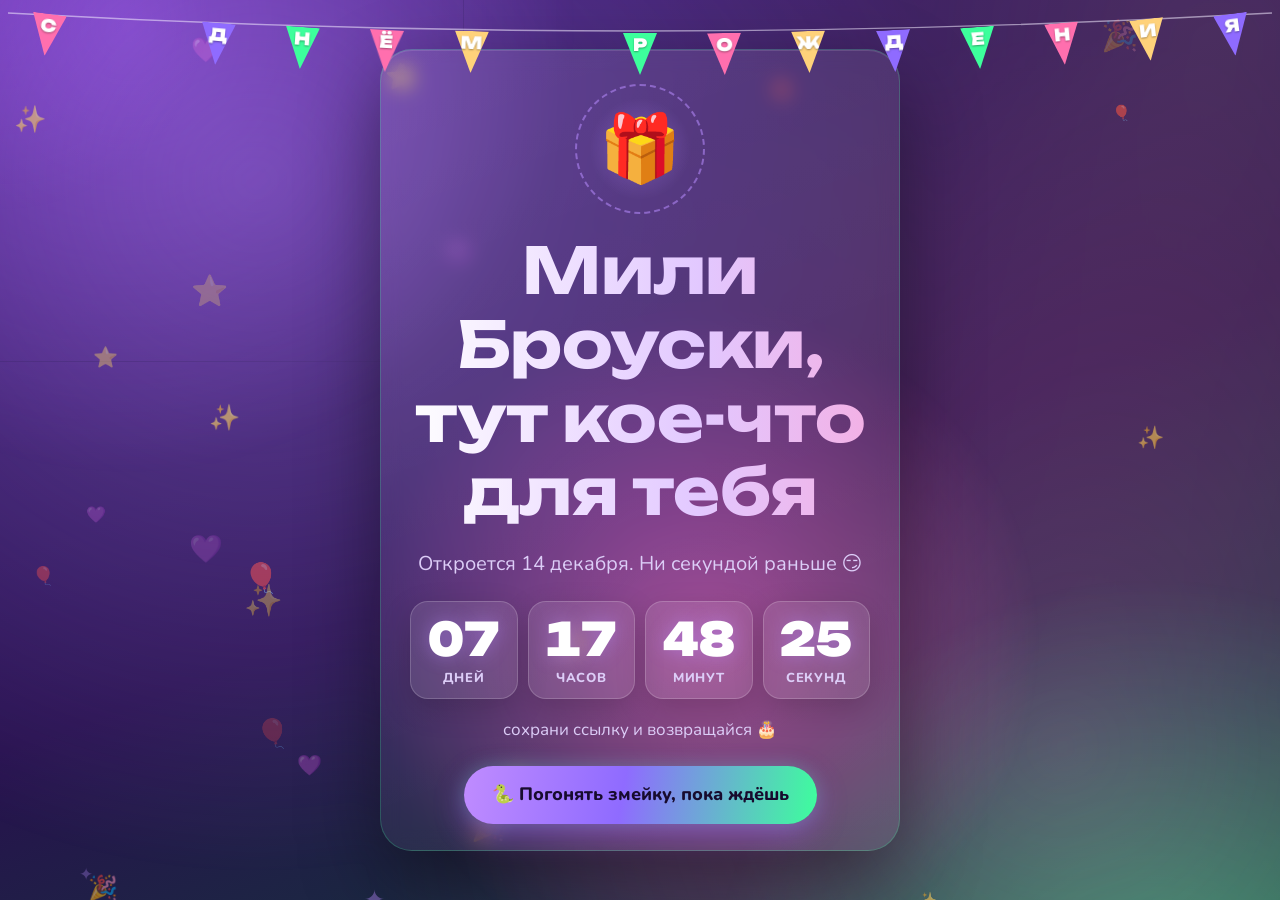
==== commit a4fe8f80: "Змейка: кнопка паузы - кнопка ⏸/▶ сверху, экран «Пауза» с «Продолжить» - пробел на компьютере, автоп" ====
--- a/index.html
+++ b/index.html
@@ -10,7 +10,7 @@
   <link rel="preconnect" href="https://fonts.googleapis.com">
   <link rel="preconnect" href="https://fonts.gstatic.com" crossorigin>
   <link rel="stylesheet" href="https://fonts.googleapis.com/css2?family=Unbounded:wght@500;700;900&family=Nunito:wght@400;600;700;800&family=Lora:ital,wght@0,400;0,600;1,400;1,600&display=swap">
-  <link rel="stylesheet" href="css/style.css?v=14">
+  <link rel="stylesheet" href="css/style.css?v=15">
 </head>
 <body class="theme-cover" data-banner="С ДНЁМ РОЖДЕНИЯ" data-decor="✨,🎈,💜,⭐,🎉,✦">
   <main class="cover">
@@ -50,6 +50,6 @@
       </div>
     </div>
   </main>
-  <script src="js/main.js?v=20"></script>
+  <script src="js/main.js?v=21"></script>
 </body>
 </html>
--- a/css/style.css
+++ b/css/style.css
@@ -1366,3 +1366,11 @@
 .snake-pad [data-d="right"] { grid-column: 3; grid-row: 2; }
 .snake-hint { margin: 0; font-size: 14px; color: #b9a8dc; }
 @media (pointer: fine) { .snake-pad { display: none; } .snake-hint::after { content: " · на компьютере — стрелки, пробел = пауза"; } }
+/* Кнопка паузы в змейке */
+.sn-pause {
+  margin-left: auto; width: 42px; height: 42px; border-radius: 50%; cursor: pointer;
+  border: 1px solid rgba(61, 255, 156, .5); background: rgba(61, 255, 156, .15); color: #fff; font-size: 17px;
+}
+.sn-pause:disabled { opacity: .35; cursor: default; }
+.sn-pause.on { background: #3dff9c; color: #170b2e; }
+.sn-pause + .sn-close { margin-left: 0; }
